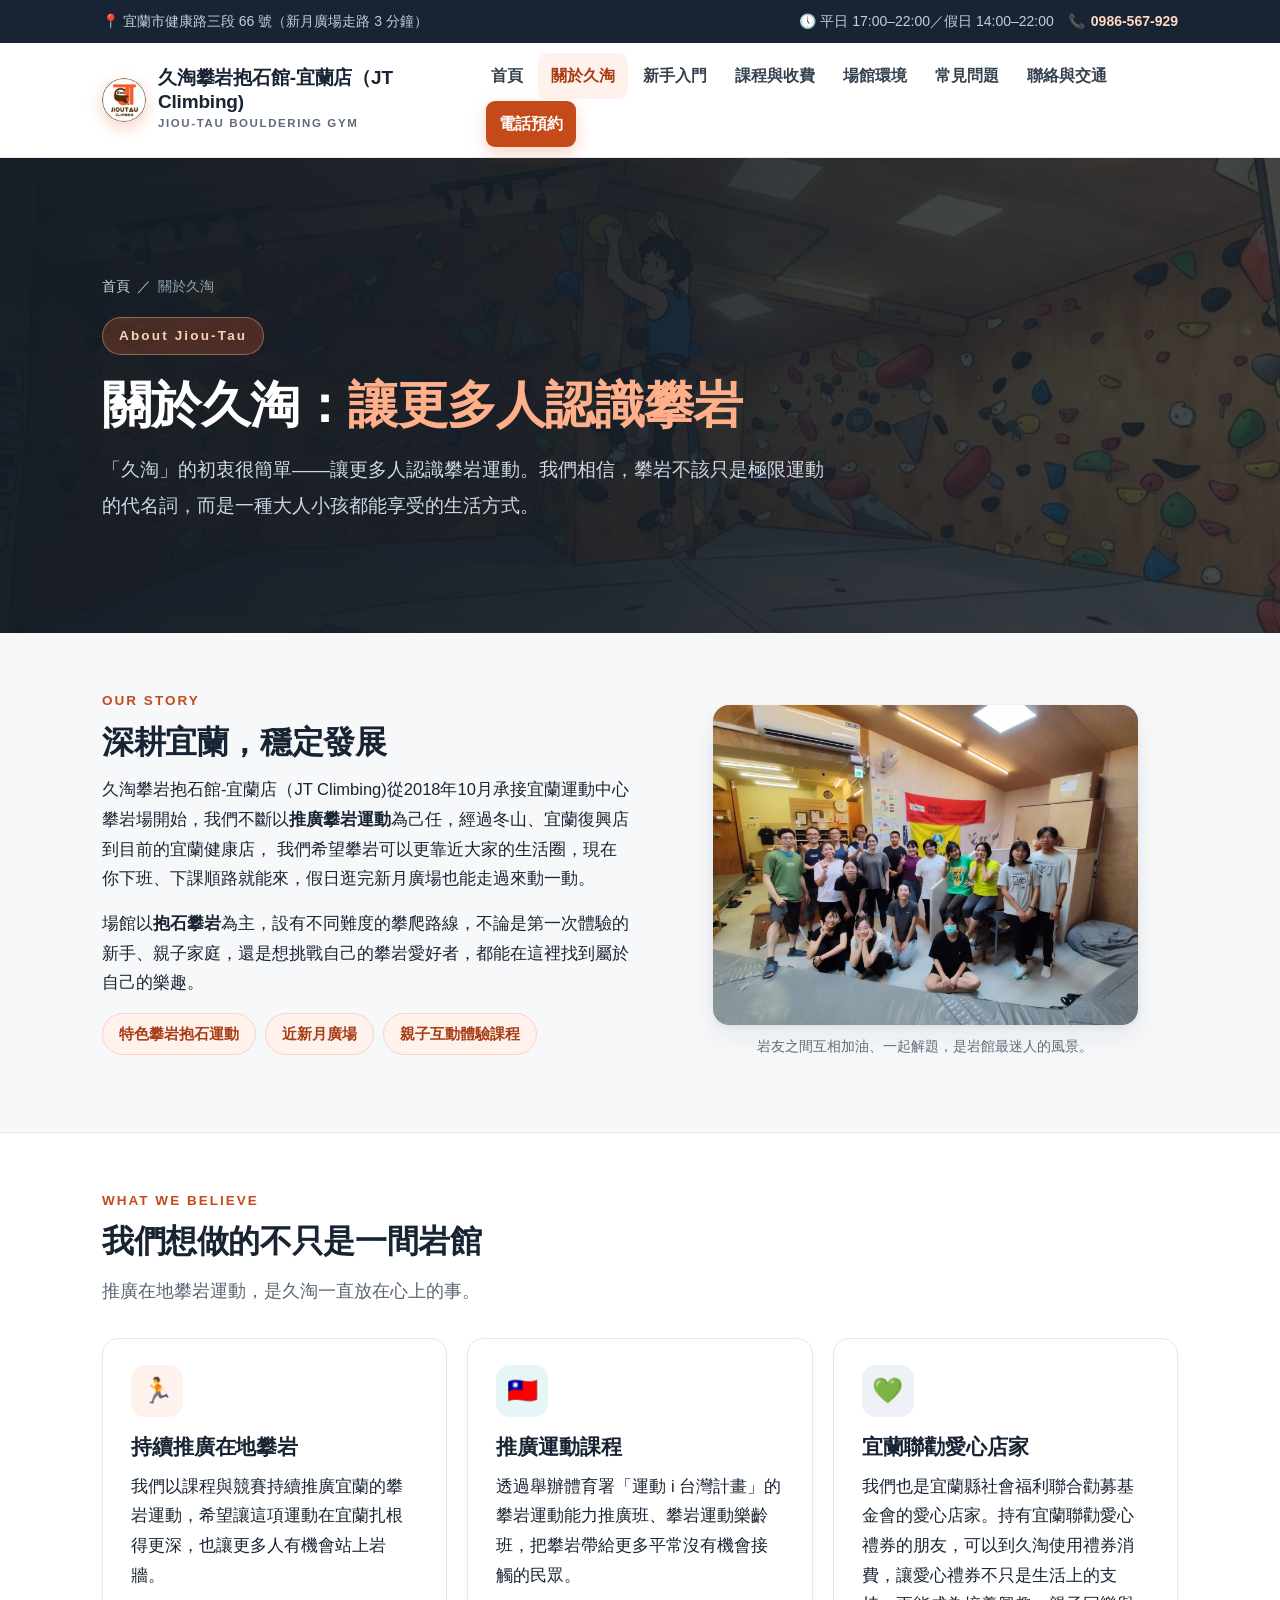
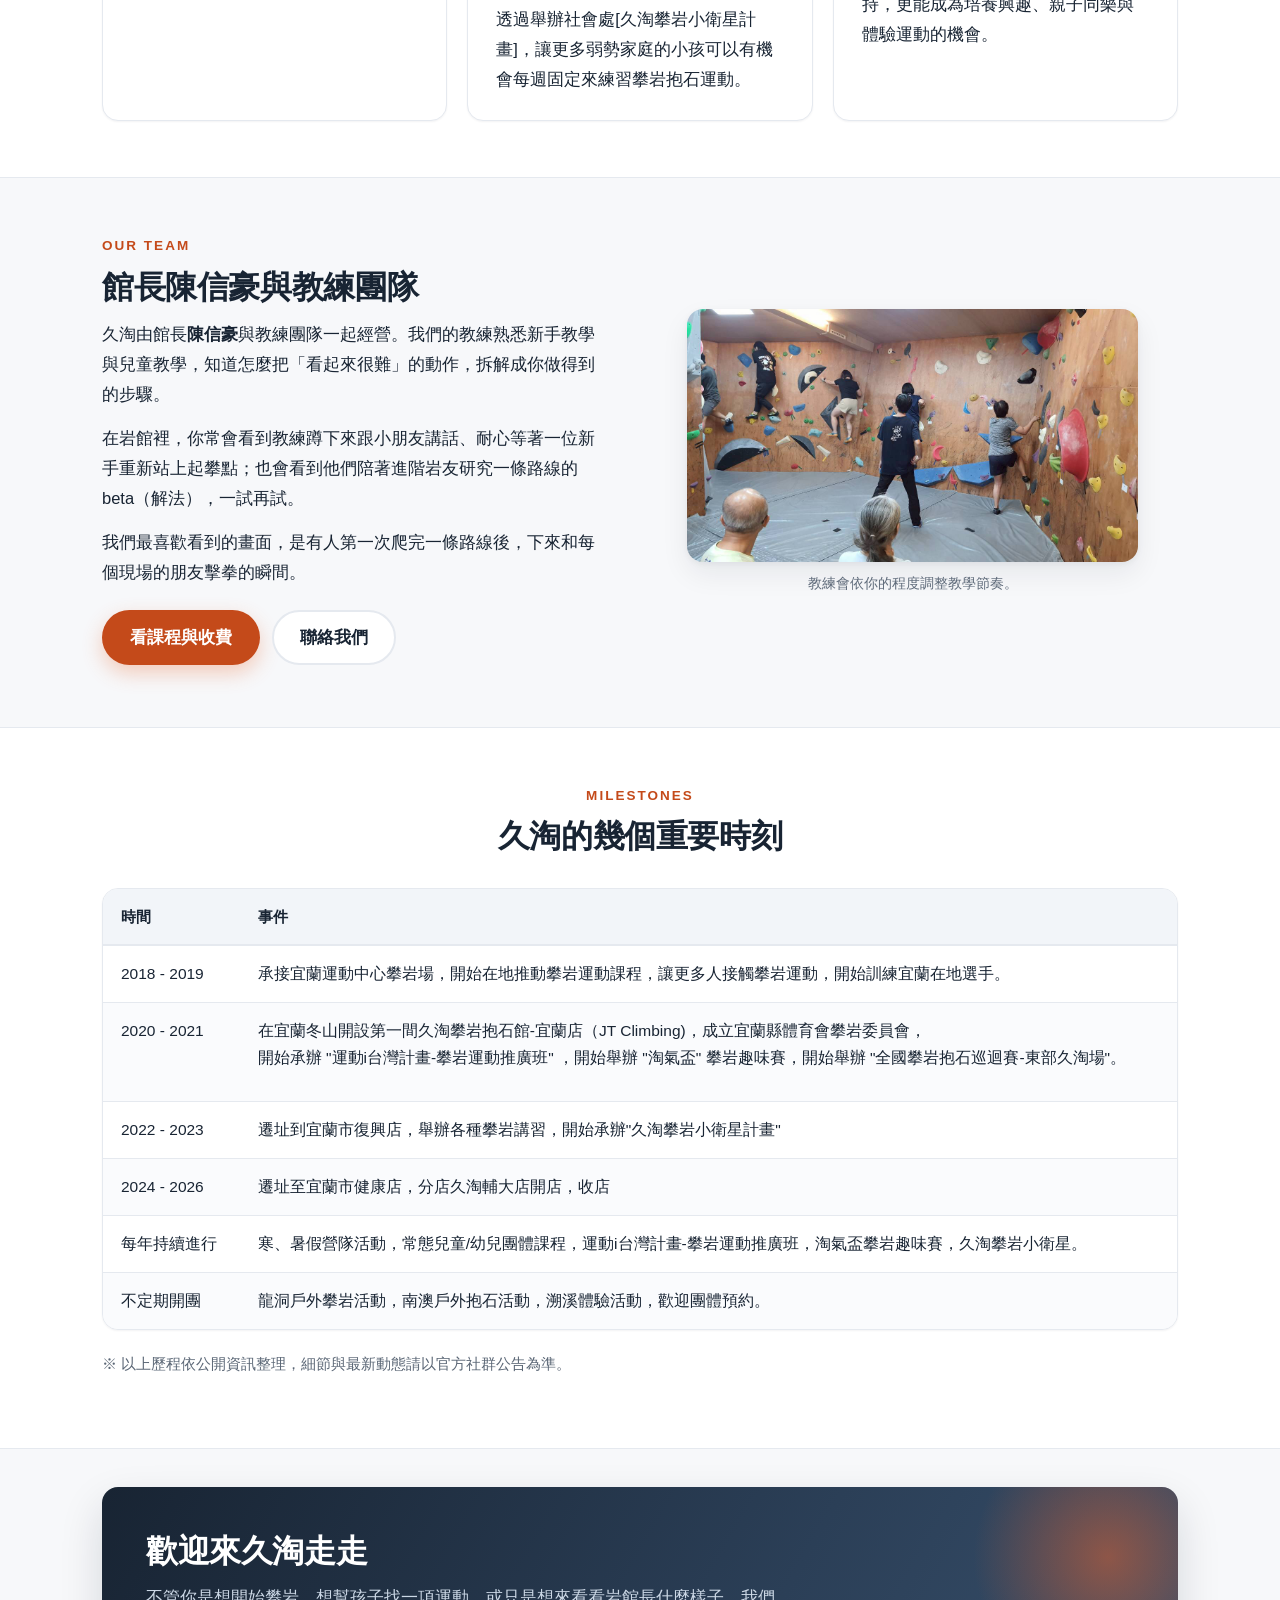
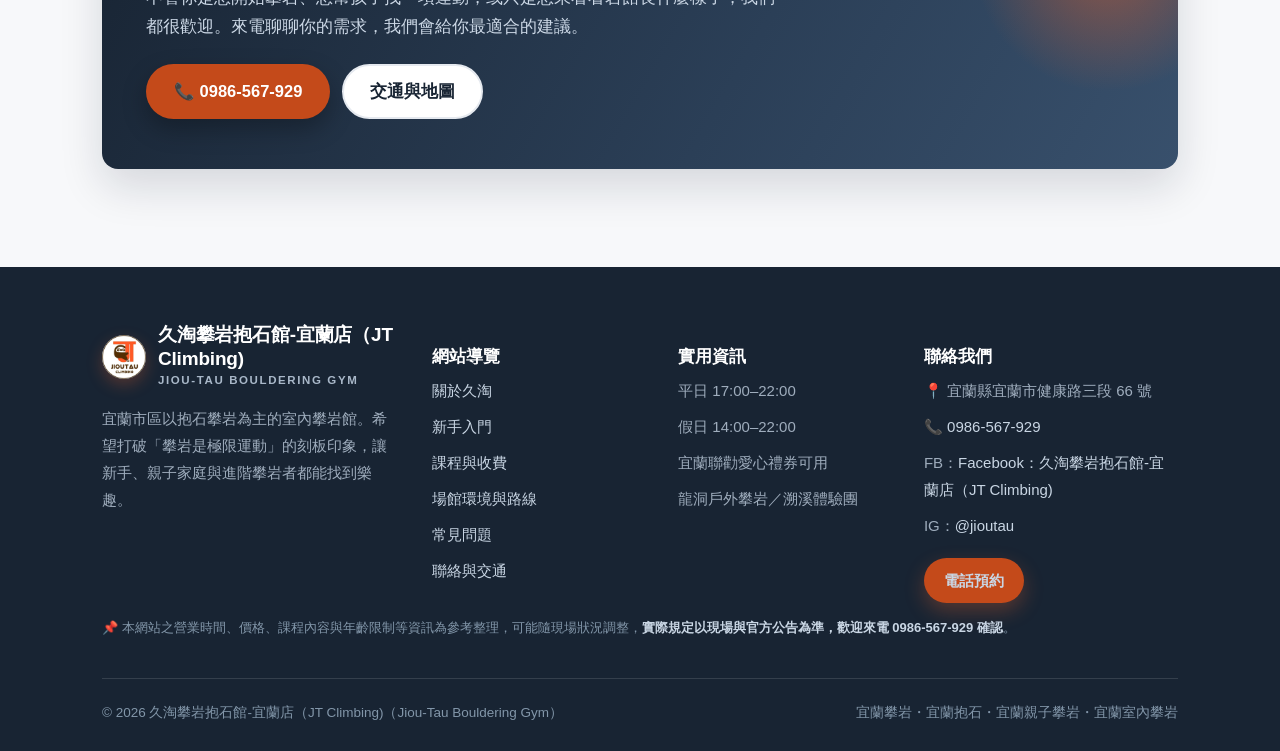
==== about.html @ 6f44e4ce "seo: 修復對比度/標題層級、補齊 OG 與 Twitter 卡、新增 favicon.ico 與 contact 結構化資料" ====
<!DOCTYPE html>
<html lang="zh-Hant">
<head>
<meta charset="UTF-8">
<meta name="viewport" content="width=device-width, initial-scale=1.0">
<meta name="theme-color" content="#182433">
<title>關於久淘攀岩抱石館-宜蘭店（JT Climbing)｜從冬山到宜蘭市，讓更多人認識攀岩｜宜蘭抱石攀岩</title>
<meta name="description" content="久淘攀岩抱石館-宜蘭店（JT Climbing)的品牌故事：2022 年 7 月從冬山遷到宜蘭市，館長陳信豪與團隊持續以課程與競賽推廣在地攀岩運動，曾參與體育署「運動 i 台灣計畫」推廣班，並為宜蘭聯勸愛心店家。">
<meta name="keywords" content="久淘攀岩抱石館-宜蘭店（JT Climbing),宜蘭攀岩館,宜蘭抱石,陳信豪,運動 i 台灣,宜蘭聯勸愛心店家">
<meta name="robots" content="index,follow,max-image-preview:large">
<link rel="canonical" href="https://jioutau.com/about.html">
<meta property="og:type" content="website">
<meta property="og:locale" content="zh_TW">
<meta property="og:site_name" content="久淘攀岩抱石館-宜蘭店（JT Climbing)">
<meta property="og:title" content="關於久淘攀岩抱石館-宜蘭店（JT Climbing)｜從冬山到宜蘭市，讓更多人認識攀岩">
<meta property="og:description" content="館長陳信豪與團隊持續以課程與競賽推廣宜蘭在地攀岩運動，曾參與體育署「運動 i 台灣計畫」推廣班。">
<meta property="og:url" content="https://jioutau.com/about.html">
<meta property="og:image" content="https://jioutau.com/images/wall.jpg">
<meta property="og:image:width" content="1168">
<meta property="og:image:height" content="880">
<meta property="og:image:alt" content="久淘攀岩抱石館-宜蘭店（JT Climbing）場館照片">
<meta name="twitter:image" content="https://jioutau.com/images/wall.jpg">
<meta name="twitter:image:alt" content="久淘攀岩抱石館-宜蘭店（JT Climbing）場館照片">
<meta name="twitter:card" content="summary_large_image">
<meta name="twitter:title" content="關於久淘攀岩抱石館-宜蘭店（JT Climbing)｜從冬山到宜蘭市，讓更多人認識攀岩">
<meta name="twitter:description" content="館長陳信豪與團隊持續以課程與競賽推廣宜蘭在地攀岩運動，曾參與體育署「運動 i 台灣計畫」推廣班。">
<meta name="twitter:url" content="https://jioutau.com/about.html">
<link rel="icon" href="/favicon.ico" sizes="any">
<link rel="icon" type="image/png" href="images/favicon.png">
<link rel="apple-touch-icon" href="images/favicon.png">
<link rel="stylesheet" href="styles.css">
</head>
<body>
<a class="skip" href="#main">跳至主要內容</a>

<div class="topbar">
  <div class="wrap">
    <span>📍 宜蘭市健康路三段 66 號（新月廣場走路 3 分鐘）</span>
    <span>🕔 平日 17:00–22:00／假日 14:00–22:00　📞 <a href="tel:+886986567929">0986-567-929</a></span>
  </div>
</div>

<header class="site-header">
  <div class="wrap">
    <a class="brand" href="index.html">
      <img class="brand-mark" src="images/logo.jpg" alt="久淘攀岩抱石館-宜蘭店（JT Climbing) LOGO" width="44" height="44">
      <span class="brand-txt">
        <strong>久淘攀岩抱石館-宜蘭店（JT Climbing)</strong>
        <small>Jiou-Tau Bouldering Gym</small>
      </span>
    </a>
    <button class="menu-toggle" id="menuToggle" aria-expanded="false" aria-controls="siteNav">選單 ☰</button>
    <nav class="nav" id="siteNav" aria-label="主選單">
      <a href="index.html">首頁</a>
      <a href="about.html" aria-current="page">關於久淘</a>
      <a href="beginner.html">新手入門</a>
      <a href="courses.html">課程與收費</a>
      <a href="gym.html">場館環境</a>
      <a href="faq.html">常見問題</a>
      <a href="contact.html">聯絡與交通</a>
      <a class="nav-cta" href="tel:+886986567929">電話預約</a>
    </nav>
  </div>
</header>

<section class="hero hero-page" style="position:relative">
  <img class="hero-img" src="images/wall.jpg" alt="久淘攀岩抱石館-宜蘭店（JT Climbing)挑高的木質抱石岩牆，牆面佈滿彩色岩點，一旁落地窗引入自然光" width="1168" height="880">
  <div class="hero-inner">
    <div class="wrap">
      <nav class="crumbs" aria-label="麵包屑" style="padding-top:0;color:#93a3b5">
        <a href="index.html" style="color:#c9d6e4">首頁</a><span>／</span>關於久淘
      </nav>
      <span class="hero-eyebrow" style="margin-top:18px">About Jiou-Tau</span>
      <h1>關於久淘：<em>讓更多人認識攀岩</em></h1>
      <p class="lead">「久淘」的初衷很簡單——讓更多人認識攀岩運動。我們相信，攀岩不該只是極限運動的代名詞，而是一種大人小孩都能享受的生活方式。</p>
    </div>
  </div>
</section>

<main id="main">

  <section>
    <div class="wrap">
      <div class="split">
        <div>
          <p class="sec-kicker">Our Story</p>
          <h2>深耕宜蘭，穩定發展</h2>
          <p>久淘攀岩抱石館-宜蘭店（JT Climbing)從2018年10月承接宜蘭運動中心攀岩場開始，我們不斷以<strong>推廣攀岩運動</strong>為己任，經過冬山、宜蘭復興店到目前的宜蘭健康店，
          我們希望攀岩可以更靠近大家的生活圈，現在你下班、下課順路就能來，假日逛完新月廣場也能走過來動一動。</p>

          <p>場館以<strong>抱石攀岩</strong>為主，設有不同難度的攀爬路線，不論是第一次體驗的新手、親子家庭，還是想挑戰自己的攀岩愛好者，都能在這裡找到屬於自己的樂趣。</p>
          <div class="pill-row">
            <span class="pill hot">特色攀岩抱石運動</span>
            <span class="pill hot">近新月廣場</span>
            <span class="pill hot">親子互動體驗課程</span>
          </div>
        </div>
        <figure class="split-media">
          <img src="images/community.jpg" alt="久淘攀岩抱石館-宜蘭店（JT Climbing)的學員與工作人員團體合照，氣氛熱絡" width="1476" height="1109" loading="lazy">
          <figcaption>岩友之間互相加油、一起解題，是岩館最迷人的風景。</figcaption>
        </figure>
      </div>
    </div>
  </section>

  <section class="alt">
    <div class="wrap">
      <div class="sec-head">
        <p class="sec-kicker">What We Believe</p>
        <h2>我們想做的不只是一間岩館</h2>
        <p class="lead">推廣在地攀岩運動，是久淘一直放在心上的事。</p>
      </div>
      <div class="grid g3">
        <div class="card">
          <div class="card-ico" aria-hidden="true">🏃</div>
          <h3>持續推廣在地攀岩</h3>
          <p>我們以課程與競賽持續推廣宜蘭的攀岩運動，希望讓這項運動在宜蘭扎根得更深，也讓更多人有機會站上岩牆。</p>
        </div>
        <div class="card">
          <div class="card-ico teal" aria-hidden="true">🇹🇼</div>
          <h3>推廣運動課程</h3>
          <p>透過舉辦體育署「運動 i 台灣計畫」的攀岩運動能力推廣班、攀岩運動樂齡班，把攀岩帶給更多平常沒有機會接觸的民眾。</p>
          <p>透過舉辦社會處[久淘攀岩小衛星計畫]，讓更多弱勢家庭的小孩可以有機會每週固定來練習攀岩抱石運動。</p>
        </div>
        <div class="card">
          <div class="card-ico navy" aria-hidden="true">💚</div>
          <h3>宜蘭聯勸愛心店家</h3>
          <p>我們也是宜蘭縣社會福利聯合勸募基金會的愛心店家。持有宜蘭聯勸愛心禮券的朋友，可以到久淘使用禮券消費，讓愛心禮券不只是生活上的支持，更能成為培養興趣、親子同樂與體驗運動的機會。</p>
        </div>
      
      </div>
    </div>
  </section>

  <section>
    <div class="wrap">
      <div class="split rev">
        <div>
          <p class="sec-kicker">Our Team</p>
          <h2>館長陳信豪與教練團隊</h2>
          <p>久淘由館長<strong>陳信豪</strong>與教練團隊一起經營。我們的教練熟悉新手教學與兒童教學，知道怎麼把「看起來很難」的動作，拆解成你做得到的步驟。</p>
          <p>在岩館裡，你常會看到教練蹲下來跟小朋友講話、耐心等著一位新手重新站上起攀點；也會看到他們陪著進階岩友研究一條路線的 beta（解法），一試再試。</p>
          <p>我們最喜歡看到的畫面，是有人第一次爬完一條路線後，下來和每個現場的朋友擊拳的瞬間。</p>
          <div class="btn-row">
            <a class="btn btn-primary" href="courses.html">看課程與收費</a>
            <a class="btn btn-ghost" href="contact.html">聯絡我們</a>
          </div>
        </div>
        <figure class="split-media">
          <img src="images/coach.jpg" alt="攀岩者在木質抱石牆上練習，同伴在場邊觀看與交流" width="1280" height="720" loading="lazy">
          <figcaption>教練會依你的程度調整教學節奏。</figcaption>
        </figure>
      </div>
    </div>
  </section>

  <section class="alt">
    <div class="wrap">
      <div class="sec-head center">
        <p class="sec-kicker">Milestones</p>
        <h2>久淘的幾個重要時刻</h2>
      </div>
      <div class="table-scroll">
        <table>
          <caption class="skip">久淘攀岩抱石館-宜蘭店（JT Climbing)重要歷程</caption>
          <thead>
            <tr><th scope="col">時間</th><th scope="col">事件</th></tr>
          </thead>
          <tbody>
            <tr><td>2018 - 2019</td><td>承接宜蘭運動中心攀岩場，開始在地推動攀岩運動課程，讓更多人接觸攀岩運動，開始訓練宜蘭在地選手。</td></tr>
            <tr><td>2020 - 2021</td><td>在宜蘭冬山開設第一間久淘攀岩抱石館-宜蘭店（JT Climbing)，成立宜蘭縣體育會攀岩委員會，
                                     <p>開始承辦 "運動i台灣計畫-攀岩運動推廣班" ，開始舉辦 "淘氣盃" 攀岩趣味賽，開始舉辦 "全國攀岩抱石巡迴賽-東部久淘場"。</p></td></tr>
            <tr><td>2022 - 2023</td><td>遷址到宜蘭市復興店，舉辦各種攀岩講習，開始承辦"久淘攀岩小衛星計畫"</td></tr>
            <tr><td>2024 - 2026</td><td>遷址至宜蘭市健康店，分店久淘輔大店開店，收店</td> </tr>
 
            <tr><td>每年持續進行</td><td>寒、暑假營隊活動，常態兒童/幼兒團體課程，運動i台灣計畫-攀岩運動推廣班，淘氣盃攀岩趣味賽，久淘攀岩小衛星。</td></tr>
            <tr><td>不定期開團</td><td>龍洞戶外攀岩活動，南澳戶外抱石活動，溯溪體驗活動，歡迎團體預約。</td></tr>
          </tbody>
        </table>
      </div>
      <p class="muted">※ 以上歷程依公開資訊整理，細節與最新動態請以官方社群公告為準。</p>
    </div>
  </section>

  <section class="tight">
    <div class="wrap">
      <div class="cta">
        <div class="cta-inner">
          <h2>歡迎來久淘走走</h2>
          <p>不管你是想開始攀岩、想幫孩子找一項運動，或只是想來看看岩館長什麼樣子，我們都很歡迎。來電聊聊你的需求，我們會給你最適合的建議。</p>
          <div class="btn-row">
            <a class="btn btn-primary" href="tel:+886986567929">📞 0986-567-929</a>
            <a class="btn btn-ghost" href="contact.html">交通與地圖</a>
          </div>
        </div>
      </div>
    </div>
  </section>

</main>

<footer class="site-footer">
  <div class="wrap">
    <div class="foot-grid">
      <div>
        <a class="brand" href="index.html" style="margin-bottom:14px">
          <img class="brand-mark" src="images/logo.jpg" alt="久淘攀岩抱石館-宜蘭店（JT Climbing) LOGO" width="44" height="44">
          <span class="brand-txt">
            <strong>久淘攀岩抱石館-宜蘭店（JT Climbing)</strong>
            <small>Jiou-Tau Bouldering Gym</small>
          </span>
        </a>
        <p style="font-size:15px">宜蘭市區以抱石攀岩為主的室內攀岩館。希望打破「攀岩是極限運動」的刻板印象，讓新手、親子家庭與進階攀岩者都能找到樂趣。</p>
      </div>
      <div>
        <h3>網站導覽</h3>
        <ul>
          <li><a href="about.html">關於久淘</a></li>
          <li><a href="beginner.html">新手入門</a></li>
          <li><a href="courses.html">課程與收費</a></li>
          <li><a href="gym.html">場館環境與路線</a></li>
          <li><a href="faq.html">常見問題</a></li>
          <li><a href="contact.html">聯絡與交通</a></li>
        </ul>
      </div>
      <div>
        <h3>實用資訊</h3>
        <ul>
          <li>平日 17:00–22:00</li>
          <li>假日 14:00–22:00</li>
          <li>宜蘭聯勸愛心禮券可用</li>
          <li>龍洞戶外攀岩／溯溪體驗團</li>
        </ul>
      </div>
      <div>
        <h3>聯絡我們</h3>
        <ul>
          <li>📍 宜蘭縣宜蘭市健康路三段 66 號</li>
          <li>📞 <a href="tel:+886986567929">0986-567-929</a></li>
          <li>FB：<a href="https://www.facebook.com/jioutau.yilan" target="_blank" rel="noopener noreferrer">Facebook：久淘攀岩抱石館-宜蘭店（JT Climbing)</a></li>
          <li>IG：<a href="https://www.instagram.com/jioutau/" target="_blank" rel="noopener noreferrer">@jioutau</a></li>
        </ul>
        <a class="btn btn-primary btn-sm" href="tel:+886986567929" style="margin-top:10px">電話預約</a>
      </div>
    </div>
    <p class="foot-note">📌 本網站之營業時間、價格、課程內容與年齡限制等資訊為參考整理，可能隨現場狀況調整，<strong style="color:#c9d6e4">實際規定以現場與官方公告為準，歡迎來電 0986-567-929 確認</strong>。</p>
    <div class="foot-bottom">
      <span>© 2026 久淘攀岩抱石館-宜蘭店（JT Climbing)（Jiou-Tau Bouldering Gym）</span>
      <span>宜蘭攀岩・宜蘭抱石・宜蘭親子攀岩・宜蘭室內攀岩</span>
    </div>
  </div>
</footer>

<div class="mobile-bar">
  <a class="m-call" href="tel:+886986567929">📞 電話預約</a>
  <a class="m-line" href="courses.html">課程資訊</a>
  <a class="m-map" href="https://www.google.com/maps/search/?api=1&amp;query=%E5%AE%9C%E8%98%AD%E5%B8%82%E5%81%A5%E5%BA%B7%E8%B7%AF%E4%B8%89%E6%AE%B566%E8%99%9F" rel="noopener">🧭 導航</a>
</div>
<button class="to-top" id="toTop" aria-label="回到頁面頂端">↑</button>

<script>
(function(){
  var t=document.getElementById('menuToggle'),n=document.getElementById('siteNav');
  if(t&&n){t.addEventListener('click',function(){var o=n.classList.toggle('is-open');t.setAttribute('aria-expanded',o?'true':'false');});}
  var b=document.getElementById('toTop');
  if(b){
    window.addEventListener('scroll',function(){b.classList.toggle('show',window.scrollY>500);},{passive:true});
    b.addEventListener('click',function(){window.scrollTo({top:0,behavior:'smooth'});});
  }
})();
</script>
</body>
</html>
---- styles.css ----
/* ==========================================================================
   久淘攀岩抱石館-宜蘭店（JT Climbing) Jiou-Tau Bouldering Gym｜官方網站樣式表
   設計系統：暖橘（岩點）× 岩灰 × 深藍（夜空岩壁）
   ========================================================================== */

:root{
  /* 主色：暖橘 */
  --brand:#c44a1a;
  --brand-dark:#a83c14;
  --brand-soft:#fff2ec;
  /* 深藍：夜空岩壁 */
  --navy:#182433;
  --navy-2:#243447;
  /* 岩灰 */
  --grey:#5a6675;
  --grey-soft:#5f6b7a;
  --line:#e5e9ef;
  --bg:#f7f8fa;
  --card:#ffffff;
  /* 輔色 */
  --teal:#0f8a8a;
  --amber:#b7791f;
  --radius:16px;
  --radius-sm:10px;
  --shadow-sm:0 1px 2px rgba(16,24,40,.05);
  --shadow:0 2px 6px rgba(16,24,40,.05),0 12px 28px rgba(16,24,40,.07);
  --shadow-lg:0 18px 44px rgba(16,24,40,.14);
  --maxw:1120px;
}

*{box-sizing:border-box}
html{scroll-behavior:smooth}
body{
  margin:0;
  background:var(--bg);
  color:var(--navy);
  font-family:"Noto Sans TC","PingFang TC","Microsoft JhengHei",-apple-system,BlinkMacSystemFont,"Segoe UI",Roboto,sans-serif;
  font-size:16.5px;
  line-height:1.8;
  -webkit-font-smoothing:antialiased;
  text-rendering:optimizeLegibility;
}
img{max-width:100%;display:block;height:auto}
a{color:var(--brand-dark);text-decoration:none}
a:hover{text-decoration:underline}
.wrap{max-width:var(--maxw);margin:0 auto;padding:0 22px}
.skip{position:absolute;left:-9999px}

/* ---------- 無障礙焦點 ---------- */
a:focus-visible,button:focus-visible,summary:focus-visible{outline:3px solid #ffb08a;outline-offset:3px;border-radius:6px}

/* ==========================================================================
   頁首導覽
   ========================================================================== */
.topbar{
  background:var(--navy);
  color:#c3ceda;
  font-size:14px;
  padding:9px 0;
}
.topbar .wrap{display:flex;flex-wrap:wrap;gap:8px 20px;align-items:center;justify-content:space-between}
.topbar span{display:inline-flex;align-items:center;gap:6px}
.topbar a{color:#ffd9c6;font-weight:600}
.topbar a:hover{color:#fff}

.site-header{
  background:#fff;
  border-bottom:1px solid var(--line);
  box-shadow:var(--shadow-sm);
  position:sticky;top:0;z-index:60;
}
.site-header .wrap{
  display:flex;align-items:center;justify-content:space-between;gap:16px;
  min-height:76px;padding-top:10px;padding-bottom:10px;
}
.brand{display:flex;align-items:center;gap:12px;text-decoration:none}
.brand:hover{text-decoration:none}
.brand-mark{
  flex:0 0 auto;width:44px;height:44px;border-radius:50%;
  display:block;object-fit:cover;
  box-shadow:0 6px 16px rgba(232,98,44,.28);
}
.brand-txt strong{display:block;font-size:19px;font-weight:800;color:var(--navy);line-height:1.25;letter-spacing:-.01em}
.brand-txt small{display:block;font-size:11.5px;color:var(--grey-soft);letter-spacing:.14em;text-transform:uppercase;font-weight:600}

.nav{display:flex;align-items:center;gap:2px;flex-wrap:wrap}
.nav a{
  padding:9px 13px;border-radius:9px;font-size:15.5px;font-weight:600;color:#33414f;
  white-space:nowrap;
}
.nav a:hover{background:var(--brand-soft);color:var(--brand-dark);text-decoration:none}
.nav a[aria-current="page"]{background:var(--brand-soft);color:var(--brand-dark)}
.nav .nav-cta{
  margin-left:8px;background:var(--brand);color:#fff;
  box-shadow:0 6px 16px rgba(232,98,44,.28);
}
.nav .nav-cta:hover{background:var(--brand-dark);color:#fff}

.menu-toggle{
  display:none;background:#fff;border:1px solid var(--line);border-radius:10px;
  padding:9px 13px;font-size:15px;font-weight:700;color:var(--navy);cursor:pointer;
}

@media(max-width:900px){
  .menu-toggle{display:inline-flex;align-items:center;gap:7px}
  .nav{
    display:none;position:absolute;left:0;right:0;top:100%;
    background:#fff;border-bottom:1px solid var(--line);
    box-shadow:var(--shadow);flex-direction:column;align-items:stretch;
    padding:12px 18px 20px;gap:4px;
  }
  .nav.is-open{display:flex}
  .nav a{padding:12px 14px;font-size:16.5px}
  .nav .nav-cta{margin-left:0;text-align:center;margin-top:8px}
  .site-header{position:relative}
}

/* ==========================================================================
   按鈕
   ========================================================================== */
.btn{
  display:inline-flex;align-items:center;justify-content:center;gap:9px;
  padding:14px 26px;border-radius:999px;font-weight:750;font-size:16.5px;
  border:2px solid transparent;cursor:pointer;transition:transform .12s ease,box-shadow .18s ease,background .18s ease;
  text-decoration:none;line-height:1.4;
}
.btn:hover{text-decoration:none;transform:translateY(-1px)}
.btn-primary{background:var(--brand);color:#fff;box-shadow:0 8px 20px rgba(232,98,44,.3)}
.btn-primary:hover{background:var(--brand-dark);color:#fff;box-shadow:0 12px 26px rgba(232,98,44,.36)}
.btn-navy{background:var(--navy);color:#fff}
.btn-navy:hover{background:#0f1a26;color:#fff}
.btn-ghost{background:#fff;color:var(--navy);border-color:var(--line)}
.btn-ghost:hover{border-color:var(--brand);color:var(--brand-dark)}
.btn-line{background:#fff;color:#0f7a3f;border-color:#bfe6cf}
.btn-line:hover{background:#f2fbf6;border-color:#0f7a3f}
.btn-row{display:flex;flex-wrap:wrap;gap:12px;margin:22px 0 6px}
.btn-sm{padding:10px 18px;font-size:15px}
.btn-block{width:100%}

/* ==========================================================================
   英雄區塊
   ========================================================================== */
.hero{
  position:relative;overflow:hidden;background:var(--navy);color:#fff;
}
.hero-img{
  position:absolute;inset:0;width:100%;height:100%;object-fit:cover;
  opacity:.5;
}
.hero::after{
  content:"";position:absolute;inset:0;
  background:linear-gradient(100deg,rgba(18,26,36,.94) 0%,rgba(18,26,36,.78) 45%,rgba(18,26,36,.42) 100%);
}
.hero-inner{position:relative;z-index:2;padding:74px 0 66px}
.hero-page .hero-inner{padding:60px 0 54px}
.hero-eyebrow{
  display:inline-block;font-size:13.5px;letter-spacing:.16em;font-weight:800;
  color:#ffd0b6;background:rgba(232,98,44,.24);border:1px solid rgba(255,178,146,.42);
  padding:6px 16px;border-radius:999px;margin-bottom:20px;
}
.hero h1{
  margin:0 0 16px;font-weight:900;letter-spacing:-.015em;line-height:1.22;
  font-size:clamp(29px,4.6vw,50px);
}
.hero h1 em{font-style:normal;color:#ffb08a}
.hero .lead{
  margin:0;font-size:clamp(16px,1.9vw,19px);color:#ccd8e6;max-width:730px;line-height:1.85;
}
.hero-chips{display:flex;flex-wrap:wrap;gap:10px;margin-top:26px}
.hero-chips span{
  background:rgba(255,255,255,.1);border:1px solid rgba(255,255,255,.17);
  padding:7px 15px;border-radius:999px;font-size:14px;color:#e8eef6;
}
.hero-chips b{color:#fff;font-weight:700}

/* ---------- 資訊速覽條 ---------- */
.quickbar{
  background:#fff;border-bottom:1px solid var(--line);
  box-shadow:0 2px 10px rgba(16,24,40,.04);
}
.quickbar .wrap{
  display:grid;grid-template-columns:repeat(4,1fr);gap:0;
}
.quickbar div{
  padding:20px 22px;border-right:1px solid var(--line);
}
.quickbar div:last-child{border-right:none}
.quickbar .k{font-size:12.5px;color:var(--grey-soft);font-weight:700;letter-spacing:.08em;text-transform:uppercase}
.quickbar .v{font-size:17px;font-weight:800;color:var(--navy);margin-top:3px;line-height:1.55}
.quickbar .v small{display:block;font-size:13.5px;font-weight:600;color:var(--grey)}
.quickbar .v.social-lines{font-size:14.5px;font-weight:700;line-height:1.5}
.quickbar .v.social-lines a{display:block;overflow-wrap:anywhere;word-break:break-word}
.quickbar .v.social-lines a+a{margin-top:6px}
.quickbar .v.social-lines a b{color:var(--brand-dark);font-weight:800}
.quickbar .v.social-lines small{margin-top:6px}
@media(max-width:860px){
  .quickbar .wrap{grid-template-columns:repeat(2,1fr)}
  .quickbar div:nth-child(2n){border-right:none}
  .quickbar div:nth-child(-n+2){border-bottom:1px solid var(--line)}
}
@media(max-width:520px){
  .quickbar .wrap{grid-template-columns:1fr}
  .quickbar div{border-right:none;border-bottom:1px solid var(--line)}
  .quickbar div:last-child{border-bottom:none}
}

/* ==========================================================================
   版面與文字
   ========================================================================== */
main{padding:0 0 40px}
section{padding:56px 0;scroll-margin-top:96px}
section.tight{padding:38px 0}
section.alt{background:#fff;border-top:1px solid var(--line);border-bottom:1px solid var(--line)}
section.navy{background:var(--navy);color:#dbe4ee}
section.navy h2,section.navy h3{color:#fff}

.sec-head{margin-bottom:30px;max-width:800px}
.sec-kicker{
  font-size:13.5px;font-weight:800;letter-spacing:.15em;color:var(--brand);text-transform:uppercase;
  margin:0 0 8px;
}
h1{font-size:clamp(27px,4vw,40px);font-weight:900;letter-spacing:-.015em;line-height:1.25;margin:0 0 14px}
h2{font-size:clamp(23px,3vw,32px);font-weight:850;letter-spacing:-.012em;line-height:1.3;margin:0 0 12px}
h3{font-size:20.5px;font-weight:800;margin:32px 0 10px;letter-spacing:-.005em;line-height:1.4}
h4{font-size:17px;font-weight:750;margin:22px 0 8px}
p{margin:0 0 15px}
ul,ol{margin:0 0 16px;padding-left:23px}
li{margin-bottom:8px}
strong{font-weight:800;color:var(--navy)}
.lead{font-size:18px;color:var(--grey);line-height:1.85}
.muted{color:var(--grey);font-size:15px}
.center{text-align:center}
.sec-head.center{margin-left:auto;margin-right:auto}
.divider{height:1px;background:var(--line);margin:34px 0;border:0}

/* ==========================================================================
   卡片與格線
   ========================================================================== */
.grid{display:grid;gap:20px}
.g2{grid-template-columns:repeat(2,1fr)}
.g3{grid-template-columns:repeat(3,1fr)}
.g4{grid-template-columns:repeat(4,1fr)}
@media(max-width:940px){.g3,.g4{grid-template-columns:repeat(2,1fr)}}
@media(max-width:700px){.g2,.g3,.g4{grid-template-columns:1fr}}

.card{
  background:var(--card);border:1px solid var(--line);border-radius:var(--radius);
  padding:26px 28px;box-shadow:var(--shadow-sm);
}
.card.pad-lg{padding:32px 34px}
.card h3{margin-top:0}
.card h3:first-child{margin-top:0}
.card p:last-child{margin-bottom:0}
.card-hover{transition:transform .16s ease,box-shadow .18s ease}
.card-hover:hover{transform:translateY(-3px);box-shadow:var(--shadow)}

.card-ico{
  width:52px;height:52px;border-radius:14px;display:grid;place-items:center;
  font-size:25px;margin-bottom:16px;background:var(--brand-soft);
}
.card-ico.teal{background:#e6f5f5}
.card-ico.navy{background:#eef2f7}

.num-card{position:relative;padding-top:30px}
.num-card .n{
  position:absolute;top:-16px;left:26px;width:40px;height:40px;border-radius:12px;
  background:var(--brand);color:#fff;display:grid;place-items:center;font-weight:900;font-size:17px;
  box-shadow:0 8px 18px rgba(232,98,44,.3);
}

/* ---------- 圖片卡 ---------- */
.pic-card{
  background:#fff;border:1px solid var(--line);border-radius:var(--radius);
  overflow:hidden;box-shadow:var(--shadow-sm);
}
.pic-card img{width:100%;aspect-ratio:16/10;object-fit:cover}
.pic-card .body{padding:20px 24px 24px}
.pic-card .body h3{margin-top:0;font-size:18.5px}
.pic-card .body p{margin-bottom:0;font-size:15.5px;color:var(--grey)}

/* ---------- 分欄圖文 ---------- */
.split{display:grid;grid-template-columns:1.05fr 1fr;gap:40px;align-items:center}
.split.rev{grid-template-columns:1fr 1.05fr}
.split.rev .split-media{order:2}
@media(max-width:860px){
  .split,.split.rev{grid-template-columns:1fr;gap:26px}
  .split.rev .split-media{order:0}
}
.split-media img{border-radius:var(--radius);box-shadow:var(--shadow);width:100%;object-fit:cover}
.split-media figcaption{font-size:13.5px;color:var(--grey-soft);margin-top:10px;text-align:center}

/* ==========================================================================
   清單、標籤、提示框
   ========================================================================== */
.checklist{list-style:none;padding-left:0;margin:0 0 18px}
.checklist li{position:relative;padding-left:32px;margin-bottom:10px}
.checklist li::before{
  content:"✓";position:absolute;left:0;top:1px;width:21px;height:21px;border-radius:50%;
  background:#e8f6ee;color:#1e7d4f;font-size:13px;font-weight:900;display:grid;place-items:center;
}
.crosslist{list-style:none;padding-left:0;margin:0 0 18px}
.crosslist li{position:relative;padding-left:32px;margin-bottom:10px}
.crosslist li::before{
  content:"✕";position:absolute;left:0;top:1px;width:21px;height:21px;border-radius:50%;
  background:#fdecea;color:#c0392b;font-size:12px;font-weight:900;display:grid;place-items:center;
}

.badge{
  display:inline-block;padding:4px 12px;border-radius:999px;font-size:13px;font-weight:750;
  background:#eef1f5;color:#5a6675;white-space:nowrap;
}
.badge.brand{background:var(--brand-soft);color:var(--brand-dark)}
.badge.teal{background:#e6f5f5;color:#0b6b6b}
.badge.amber{background:#fdf6e3;color:#8a5a12}
.badge.green{background:#e8f6ee;color:#1e7d4f}
.badge.navy{background:#eef2f7;color:#41546b}

.callout{
  display:flex;gap:15px;align-items:flex-start;
  border-radius:var(--radius);padding:20px 24px;margin:22px 0;border:1px solid;
}
.callout .ico{font-size:21px;line-height:1.5;flex:0 0 auto}
.callout p:last-child{margin-bottom:0}
.callout strong{display:block;margin-bottom:3px}
.c-tip{background:var(--brand-soft);border-color:#f8d3c0}
.c-info{background:#e9f6f6;border-color:#bfe3e3}
.c-warn{background:#fdf6e3;border-color:#f0dfae}
.c-navy{background:#eef2f7;border-color:#dbe3ec}

.pill-row{display:flex;flex-wrap:wrap;gap:9px;margin:14px 0 20px}
.pill{
  background:#fff;border:1px solid var(--line);border-radius:999px;
  padding:7px 16px;font-size:14.5px;font-weight:650;color:#3d4b5c;
}
.pill.hot{background:var(--brand-soft);border-color:#f8d3c0;color:var(--brand-dark)}

/* ---------- 表格 ---------- */
.table-scroll{
  overflow-x:auto;border:1px solid var(--line);border-radius:var(--radius);
  background:#fff;box-shadow:var(--shadow-sm);margin-bottom:20px;
}
table{border-collapse:collapse;width:100%;min-width:600px;font-size:15.5px}
thead th{
  background:#f2f5f9;text-align:left;font-weight:800;padding:14px 18px;
  border-bottom:2px solid var(--line);white-space:nowrap;font-size:15px;color:var(--navy);
}
tbody td{padding:14px 18px;border-bottom:1px solid var(--line);vertical-align:top}
tbody tr:last-child td{border-bottom:none}
tbody tr:nth-child(even){background:#fafbfd}
td.price{font-weight:850;color:var(--brand-dark);white-space:nowrap}

/* ---------- 價格卡 ---------- */
.price-card{
  background:#fff;border:2px solid var(--line);border-radius:var(--radius);
  padding:28px 30px;display:flex;flex-direction:column;height:100%;
  box-shadow:var(--shadow-sm);position:relative;
}
.price-card.feature{border-color:var(--brand);box-shadow:var(--shadow)}
.price-card.feature::before{
  content:"最受歡迎";position:absolute;top:-13px;left:28px;
  background:var(--brand);color:#fff;font-size:12.5px;font-weight:800;
  padding:4px 14px;border-radius:999px;letter-spacing:.05em;
}
.price-card .p-label{font-size:14px;font-weight:800;color:var(--grey);letter-spacing:.06em}
.price-card .p-price{font-size:34px;font-weight:900;color:var(--navy);margin:8px 0 2px;letter-spacing:-.02em}
.price-card .p-price small{font-size:15px;font-weight:700;color:var(--grey)}
.price-card .p-note{font-size:14px;color:var(--grey-soft);margin-bottom:16px}
.price-card ul{list-style:none;padding:0;margin:0 0 20px}
.price-card ul li{position:relative;padding-left:26px;margin-bottom:9px;font-size:15.5px}
.price-card ul li::before{content:"✓";position:absolute;left:0;color:var(--brand);font-weight:900}
.price-card .p-foot{margin-top:auto}
/* 移除圓形標記：僅保留價格與說明文字 */
.price-card.no-dot ul li{padding-left:0}
.price-card.no-dot ul li::before{content:none}

/* ==========================================================================
   FAQ（details/summary）
   ========================================================================== */
.faq{border:1px solid var(--line);border-radius:var(--radius);background:#fff;overflow:hidden;box-shadow:var(--shadow-sm)}
.faq details{border-bottom:1px solid var(--line)}
.faq details:last-child{border-bottom:none}
.faq summary{
  cursor:pointer;padding:20px 62px 20px 24px;font-weight:750;font-size:17px;
  position:relative;list-style:none;color:var(--navy);
}
.faq summary::-webkit-details-marker{display:none}
.faq summary::after{
  content:"+";position:absolute;right:24px;top:50%;transform:translateY(-50%);
  width:28px;height:28px;border-radius:9px;background:var(--brand-soft);color:var(--brand-dark);
  display:grid;place-items:center;font-size:19px;font-weight:900;line-height:1;
}
.faq details[open] summary::after{content:"−";background:var(--brand);color:#fff}
.faq details[open] summary{background:#fffaf7}
.faq .ans{padding:0 24px 22px;color:#41505f;font-size:16px}
.faq .ans p:last-child{margin-bottom:0}

/* ==========================================================================
   行動呼籲區
   ========================================================================== */
.cta{
  background:linear-gradient(120deg,var(--navy) 0%,#2b3f57 60%,#38506c 100%);
  border-radius:var(--radius);padding:44px 44px;color:#fff;position:relative;overflow:hidden;
  box-shadow:var(--shadow-lg);
}
.cta::after{
  content:"";position:absolute;right:-70px;top:-70px;width:280px;height:280px;border-radius:50%;
  background:radial-gradient(circle,rgba(232,98,44,.5),transparent 68%);
}
.cta-inner{position:relative;z-index:2}
.cta h2{color:#fff;margin-bottom:10px}
.cta p{color:#ccd8e6;max-width:640px}
.cta .btn-primary{box-shadow:0 10px 24px rgba(0,0,0,.28)}
@media(max-width:640px){.cta{padding:32px 26px}}

/* ---------- 聯絡資訊卡 ---------- */
.info-list{list-style:none;padding:0;margin:0}
.info-list li{
  display:flex;gap:14px;padding:16px 0;border-bottom:1px solid var(--line);margin:0;
}
.info-list li:last-child{border-bottom:none}
.info-list .ic{
  flex:0 0 auto;width:42px;height:42px;border-radius:12px;background:var(--brand-soft);
  display:grid;place-items:center;font-size:19px;
}
.info-list .tx{font-size:16px}
.info-list .tx b{display:block;font-size:13.5px;color:var(--grey-soft);letter-spacing:.06em;font-weight:800;margin-bottom:2px}
.info-list .tx a{font-weight:750;color:var(--brand-dark)}
.info-list .tx span{font-weight:750;color:var(--navy)}

.map-embed{
  border-radius:var(--radius);overflow:hidden;border:1px solid var(--line);
  box-shadow:var(--shadow-sm);background:#fff;
}
.map-embed iframe{width:100%;height:420px;border:0;display:block}
@media(max-width:640px){.map-embed iframe{height:320px}}

/* ---------- 交通指引 ---------- */
.route{display:flex;gap:16px;padding:18px 0;border-bottom:1px dashed var(--line)}
.route:last-child{border-bottom:none}
.route .rc{
  flex:0 0 auto;width:46px;height:46px;border-radius:13px;display:grid;place-items:center;
  font-size:20px;background:#eef2f7;
}
.route .rb h3{margin:0 0 4px;font-size:17px;font-weight:750}
.route .rb p{margin:0;font-size:15.5px;color:var(--grey)}

/* ==========================================================================
   頁尾
   ========================================================================== */
.site-footer{background:var(--navy);color:#9fadbd;padding:56px 0 26px;margin-top:20px}
.foot-grid h3{font-size:17px;font-weight:750;margin:22px 0 8px;color:#fff}
.foot-grid{display:grid;grid-template-columns:1.4fr 1fr 1fr 1.2fr;gap:34px}
@media(max-width:900px){.foot-grid{grid-template-columns:repeat(2,1fr);gap:28px}}
@media(max-width:560px){.foot-grid{grid-template-columns:1fr}}
.site-footer h4{color:#fff;font-size:15.5px;margin:0 0 14px;letter-spacing:.04em}
.site-footer a{color:#c9d6e4}
.site-footer a:hover{color:#fff}
.site-footer ul{list-style:none;padding:0;margin:0}
.site-footer ul li{margin-bottom:9px;font-size:15px}
.site-footer .brand-txt strong{color:#fff}
/* 頁尾深藍底上的副標：灰階色在 #182433 上只有 2.89:1，改用淺灰藍 */
.site-footer .brand-txt small{color:#a9b8c9}
.foot-bottom{
  border-top:1px solid rgba(255,255,255,.12);margin-top:38px;padding-top:22px;
  display:flex;flex-wrap:wrap;gap:12px;justify-content:space-between;
  font-size:13.5px;color:#8296a9;
}
.foot-note{font-size:13px;color:#8296a9;line-height:1.75;margin-top:14px}

/* ---------- 麵包屑 ---------- */
.crumbs{font-size:14px;color:var(--grey-soft);padding:18px 0 0}
.crumbs a{color:var(--grey)}
.crumbs span{margin:0 7px;color:#c3ccd6}

/* ---------- 回到頂端 ---------- */
.to-top{
  position:fixed;right:20px;bottom:22px;z-index:70;
  width:48px;height:48px;border-radius:50%;background:var(--brand);color:#fff;
  border:none;cursor:pointer;font-size:19px;box-shadow:0 10px 24px rgba(232,98,44,.4);
  display:none;place-items:center;
}
.to-top.show{display:grid}

/* ---------- 行動版浮動聯絡條 ---------- */
.mobile-bar{
  display:none;position:fixed;left:0;right:0;bottom:0;z-index:70;
  background:#fff;border-top:1px solid var(--line);
  box-shadow:0 -4px 18px rgba(16,24,40,.1);padding:9px 12px;gap:9px;
}
.mobile-bar a{
  flex:1;text-align:center;padding:12px 6px;border-radius:11px;font-weight:800;font-size:15px;
}
.mobile-bar .m-call{background:var(--brand);color:#fff}
.mobile-bar .m-line{background:#f2fbf6;color:#0f7a3f;border:1.5px solid #bfe6cf}
.mobile-bar .m-map{background:#eef2f7;color:#33414f}
@media(max-width:820px){
  .mobile-bar{display:flex}
  /* 底部固定列實測 72~97px（含 LINE 按鈕），預留 103px 避免遮住頁尾最後一行 */
  body{padding-bottom:103px}
  .to-top{bottom:112px}
}

@media print{
  .site-header,.site-footer,.mobile-bar,.to-top,.hero-img,.cta{display:none}
  body{background:#fff}
}

/* ==========================================================================
   官方 LINE 元件補齊（.line-ic / .line-link / .quick-line / .btn-line-official）
   --------------------------------------------------------------------------
   為什麼需要：styles.css 原本完全沒有定義這幾個 class（grep 0 筆），造成
   1) index.html 的 LINE 圖示 inline SVG 沒有 width/height → 撐成容器滿寬、
      .li-bg 沒有 fill → 預設黑色 → 出現巨型黑方塊（實測 258×258px 全黑）。
   2) contact.html 的「加入 LINE 好友」按鈕 class="btn btn-line-official"
      沒有對應樣式 → 只剩 .btn 的透明底 + 連結預設色 → 透明底橘字。
   本區塊只新增規則，不改動上方任何既有樣式。
   ========================================================================== */
:root{--line-green:#04833c;--line-green-dark:#036b31;--line-green-ring:#04833c45;--line-brand:#06C755}

/* 圖示基礎尺寸：所有 .line-ic 一律 1.15em，避免 inline SVG 無尺寸而撐滿 */
.line-ic{width:1.15em;height:1.15em;flex:0 0 auto;display:inline-block;vertical-align:-.19em;margin-right:.32em}
.line-ic .li-bg{fill:var(--line-brand)}
.line-ic .li-fg{fill:#fff}
.line-ic .li-dot{fill:var(--line-brand)}

/* 綠色 LINE 按鈕（contact.html 的「加入 LINE 好友」使用） */
.btn-line-official{background:var(--line-green);color:#fff;border-color:var(--line-green);box-shadow:0 8px 20px var(--line-green-ring)}
.btn-line-official:hover{background:var(--line-green-dark);color:#fff;border-color:var(--line-green-dark);box-shadow:0 12px 26px #06c7555c}
.btn-line-official:focus-visible{outline:3px solid #06C75566;outline-offset:3px}
/* 綠底按鈕上的圖示反白：白底圓角方塊 + 綠圖案 */
.btn-line-official .line-ic{width:1.35em;height:1.35em}
.btn-line-official .line-ic .li-bg{fill:#fff}
.btn-line-official .line-ic .li-fg{fill:var(--line-brand)}
.btn-line-official .line-ic .li-dot{fill:#fff}
.btn-line-official:hover .line-ic .li-fg{fill:var(--line-brand)}

/* index.html quickbar 的 LINE 連結：做成綠色膠囊，圖示才不會裸奔 */
.quickbar .v.social-lines a.quick-line{display:inline-flex;align-items:center;gap:2px;padding:8px 15px;border-radius:999px;background:var(--line-green);color:#fff;font-size:14px;font-weight:750;line-height:1.35;text-decoration:none;transition:background .16s ease}
.quickbar .v.social-lines a.quick-line:hover{background:var(--line-green-dark);color:#fff;text-decoration:none}
.quickbar .v.social-lines a.quick-line:focus-visible{outline:3px solid #9BE6B8;outline-offset:3px}
.quickbar .v.social-lines a.quick-line .line-ic{margin-right:.34em}
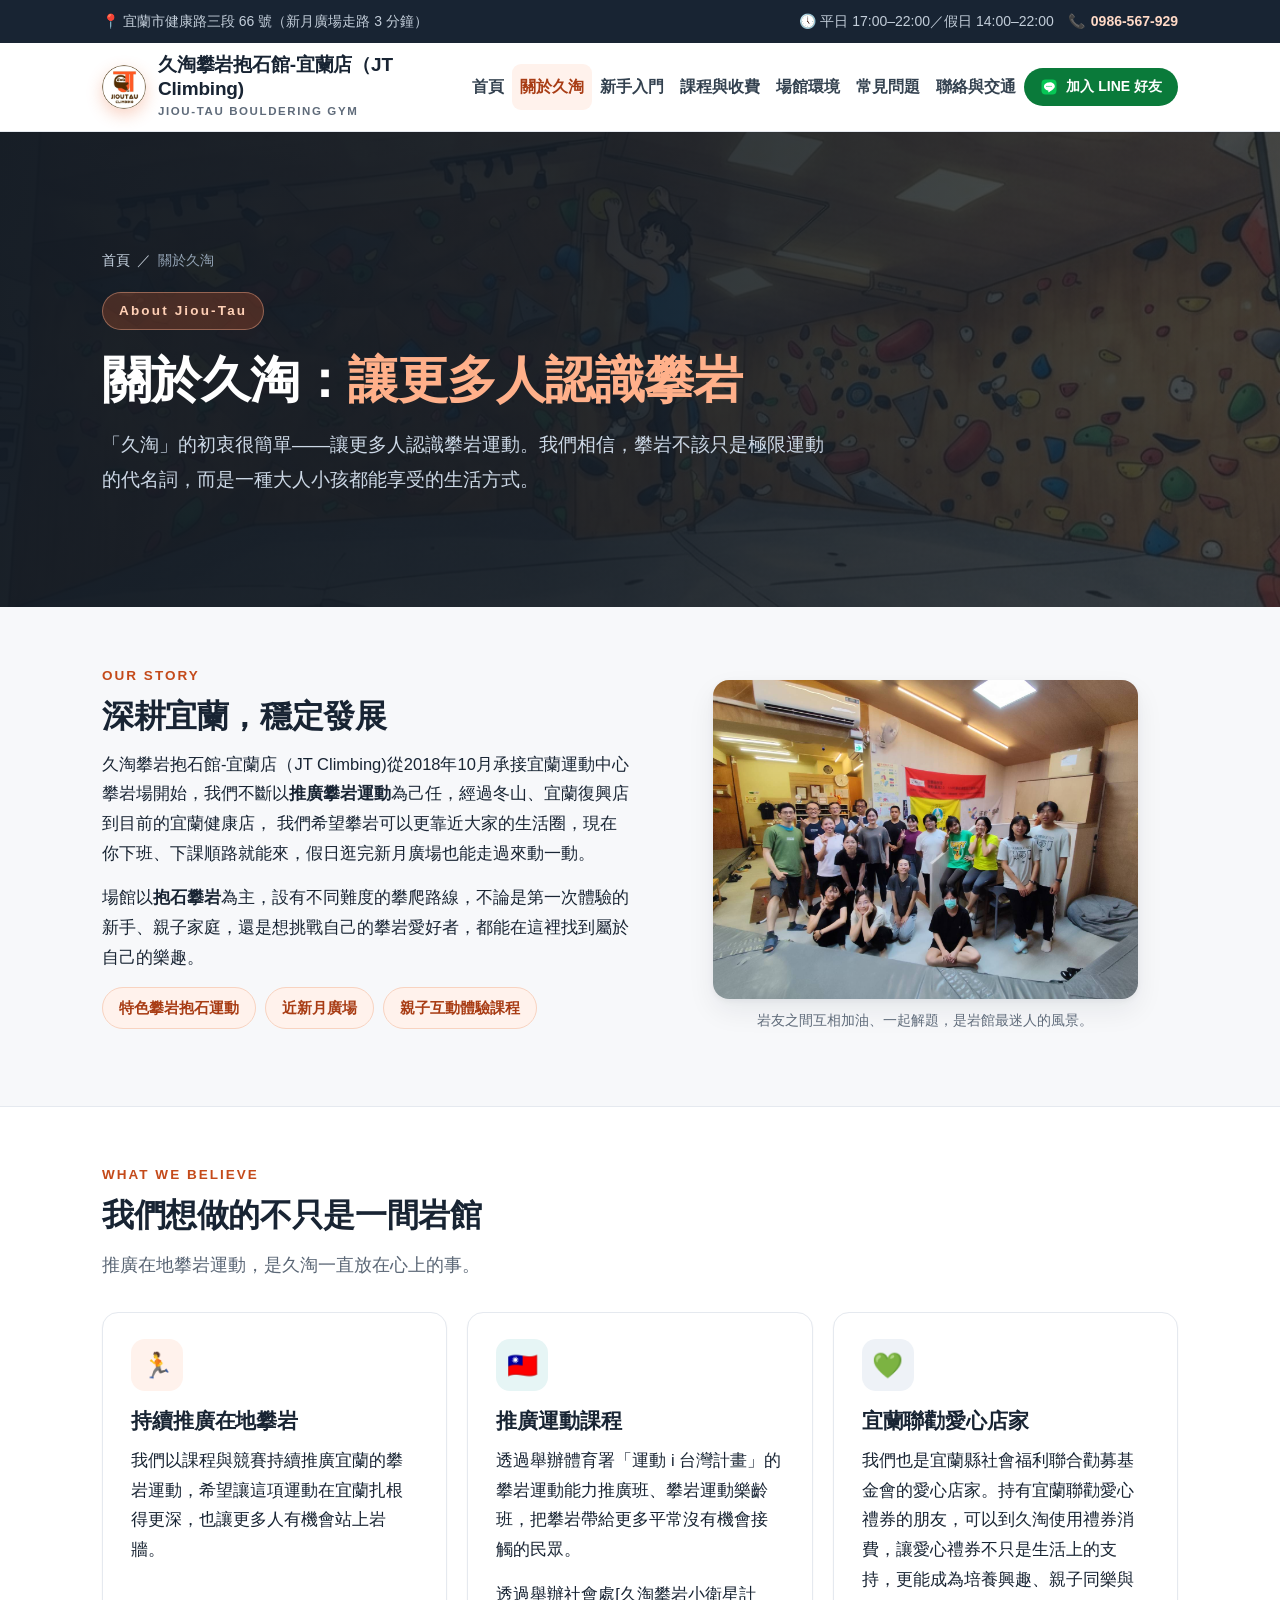
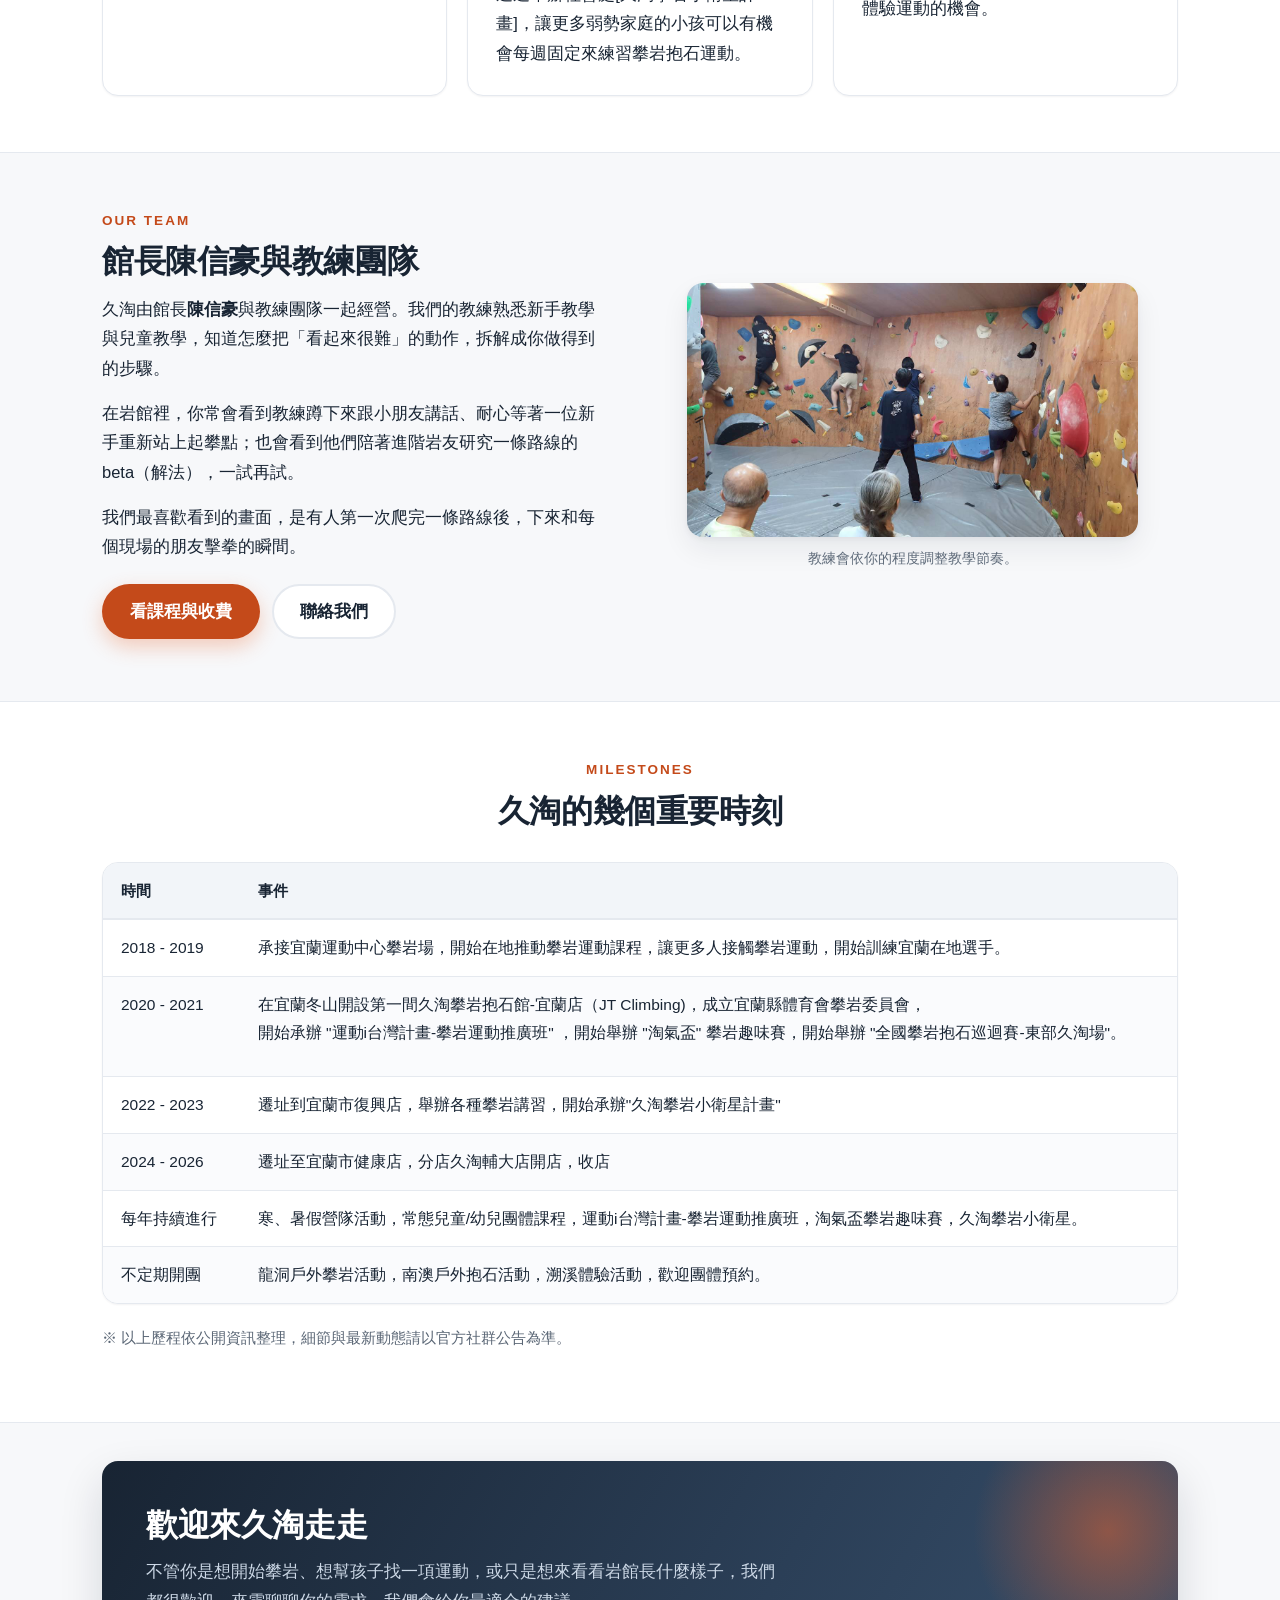
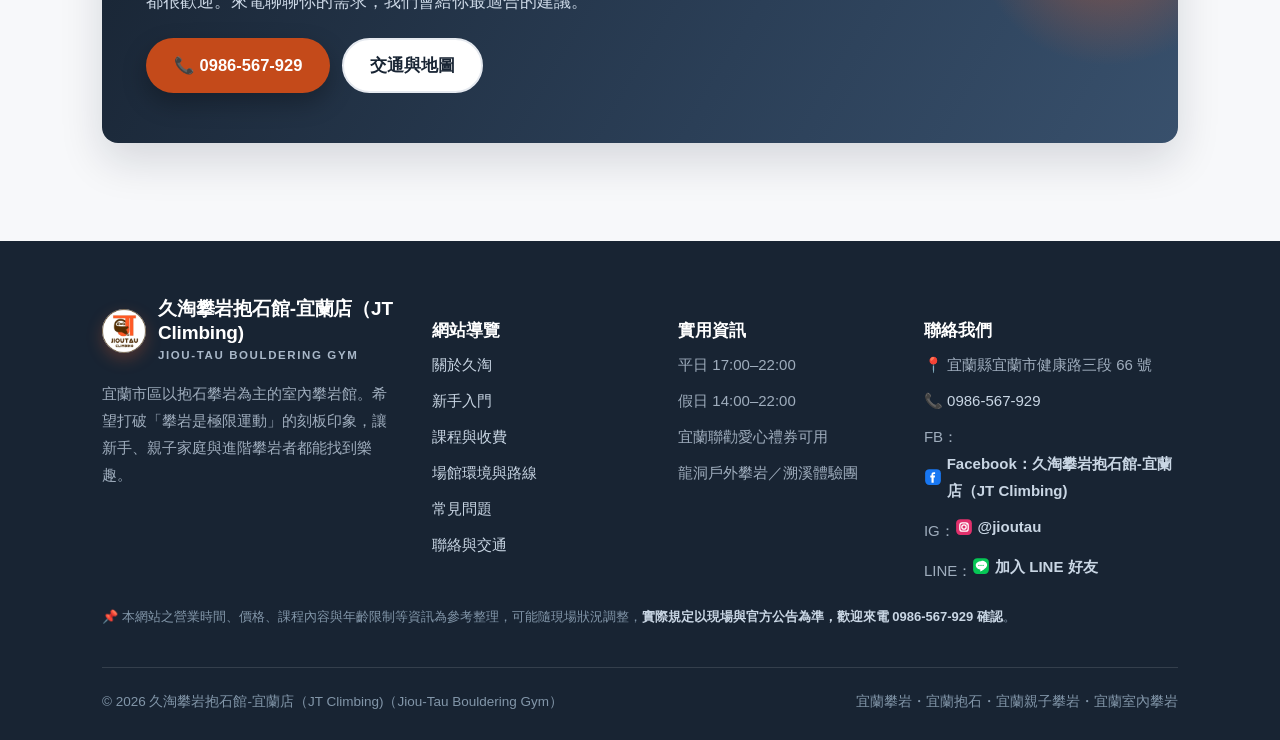
==== commit a65a18db: "Sync header and footer across all pages to match faq.html" ====
--- a/about.html
+++ b/about.html
@@ -2,6 +2,19 @@
 <html lang="zh-Hant">
 <head>
 <meta charset="UTF-8">
+  <!-- Google Search Console 網域擁有權驗證 -->
+  <meta name="google-site-verification" content="obvkpHSzLsREqPERKW87H1T134n8YzZ9feBB6tMf308" />
+  <!-- Google Analytics 4 (gtag.js) -->
+  <script async src="https://www.googletagmanager.com/gtag/js?id=G-GY9TGT1QWM"></script>
+  <script>
+    window.dataLayer = window.dataLayer || [];
+    function gtag(){dataLayer.push(arguments);}
+    gtag('js', new Date());
+    gtag('config', 'G-GY9TGT1QWM', {
+      anonymize_ip: true,
+      cookie_flags: 'SameSite=None;Secure'
+    });
+  </script>
 <meta name="viewport" content="width=device-width, initial-scale=1.0">
 <meta name="theme-color" content="#182433">
 <title>關於久淘攀岩抱石館-宜蘭店（JT Climbing)｜從冬山到宜蘭市，讓更多人認識攀岩｜宜蘭抱石攀岩</title>
@@ -29,6 +42,55 @@
 <link rel="icon" type="image/png" href="images/favicon.png">
 <link rel="apple-touch-icon" href="images/favicon.png">
 <link rel="stylesheet" href="styles.css">
+<style>
+/* ===== 久淘：「加入 LINE 好友」按鈕 ===== */
+/* 選擇器加 header .nav a 前綴：styles.css 的 .nav a 權重較高，否則底色/圓角會被蓋掉 */
+header .nav a.jt-line-btn{display:inline-flex;align-items:center;gap:8px;padding:9px 16px;border-radius:999px;background:#0A7A3A;color:#fff;font-size:14px;font-weight:700;line-height:1.4;text-decoration:none;white-space:nowrap;border:0;transition:background .16s ease}
+header .nav a.jt-line-btn:hover{background:#08632F;color:#fff;text-decoration:none}
+header .nav a.jt-line-btn:focus-visible{outline:3px solid #9BE6B8;outline-offset:3px}
+header .nav a.jt-line-btn svg{width:18px;height:18px;flex:0 0 auto;display:block}
+/* 非導覽列情境（內文、頁尾）的基礎樣式 */
+a.jt-line-btn{display:inline-flex;align-items:center;gap:8px;padding:9px 16px;border-radius:999px;background:#0A7A3A;color:#fff;font-size:14px;font-weight:700;line-height:1.4;text-decoration:none;white-space:nowrap;border:0;transition:background .16s ease}
+a.jt-line-btn:hover{background:#08632F;color:#fff;text-decoration:none}
+a.jt-line-btn:focus-visible{outline:3px solid #9BE6B8;outline-offset:3px}
+a.jt-line-btn svg{width:18px;height:18px;flex:0 0 auto;display:block}
+/* 大尺寸版：內文與頁尾 */
+a.jt-line-btn--lg{padding:12px 22px;font-size:15px}
+a.jt-line-btn--lg svg{width:20px;height:20px}
+/* ===== 品牌原色版：FAQ 內文與頁尾（#06C755 綠底白字，規格依參考圖量測） ===== */
+a.jt-line-btn.jt-line-btn--brand,
+.site-footer a.jt-line-btn.jt-line-btn--brand{display:inline-flex;align-items:center;gap:10px;padding:16px 28px;border-radius:999px;background:#04833c;color:#fff;font-size:16px;font-weight:700;line-height:1.4;text-decoration:none;white-space:nowrap;border:0;vertical-align:middle;box-shadow:0 6px 16px rgba(4,131,60,.30);transition:background .16s ease,box-shadow .16s ease}
+a.jt-line-btn.jt-line-btn--brand:hover,
+.site-footer a.jt-line-btn.jt-line-btn--brand:hover{background:#036b31;color:#fff;text-decoration:none;box-shadow:0 8px 20px rgba(4,131,60,.36)}
+a.jt-line-btn.jt-line-btn--brand:focus-visible,
+.site-footer a.jt-line-btn.jt-line-btn--brand:focus-visible{outline:3px solid #0A7A3A;outline-offset:3px}
+a.jt-line-btn.jt-line-btn--brand svg,
+.site-footer a.jt-line-btn.jt-line-btn--brand svg{width:22px;height:22px;flex:0 0 auto;display:block}
+/* 內文按鈕獨立成行 */
+.faq-line-cta{margin:14px 0 0}
+/* ===== FAQ「建議加入官方 LINE」該句：句子與按鈕同一行 ===== */
+/* flex + align-items:center，讓文字與按鈕垂直居中對齊（不用 baseline，避免按鈕往下墜） */
+.faq-line-inline{display:flex;flex-wrap:wrap;align-items:center;gap:10px 14px;margin:0 0 0}
+.faq-line-inline .jt-line-btn{margin-left:0}
+/* 桌機／平板：句子強制單行，按鈕緊接在後 */
+@media(min-width:769px){
+  .faq-line-inline{flex-wrap:nowrap}
+  .faq-line-inline .faq-line-text{white-space:nowrap}
+}
+/* 手機：句子自然換行、按鈕換到下一行，不會橫向溢出 */
+@media(max-width:768px){
+  .faq-line-inline .faq-line-text{white-space:normal}
+}
+/* ===== 移除電話 CTA 後：讓「加入 LINE 好友」站回原本電話按鈕的位置（導覽列最右） ===== */
+/* 只在桌機寬度生效；1164px 以下維持原本換行行為，不動 header 寬度與收合斷點 */
+@media(min-width:1165px){
+  header .nav{gap:0;flex-wrap:nowrap}
+  header .nav a{padding-left:8px;padding-right:8px}
+  header .nav a.jt-line-btn{padding-left:16px;padding-right:16px}
+}
+/* 手機底部固定列：原本電話 CTA 的位置改放 LINE */
+.mobile-bar .m-line-cta{background:#04833c;color:#fff}
+</style>
 </head>
 <body>
 <a class="skip" href="#main">跳至主要內容</a>
@@ -58,7 +120,11 @@
       <a href="gym.html">場館環境</a>
       <a href="faq.html">常見問題</a>
       <a href="contact.html">聯絡與交通</a>
-      <a class="nav-cta" href="tel:+886986567929">電話預約</a>
+      <a class="jt-line-btn" href="https://line.me/R/ti/p/@388pchth" target="_blank" rel="noopener noreferrer"><svg viewBox="0 0 24 24" aria-hidden="true" focusable="false">
+          <rect x="2" y="2" width="20" height="20" rx="5.4" fill="#06C755"/>
+          <path d="M12 5.9c-3.72 0-6.73 2.4-6.73 5.36 0 2.66 2.28 4.88 5.35 5.31.21.03.5.1.58.24.06.12.04.32.02.44l-.23 1.11c-.06.29-.21.98.86.53 1.08-.45 5.67-3.33 7.11-5.46.58-.83.82-1.67.82-2.5 0-2.96-3.01-5.36-6.73-5.36z" fill="#fff"/>
+          <circle cx="9.3" cy="11.3" r=".82" fill="#06C755"/><circle cx="12" cy="11.3" r=".82" fill="#06C755"/><circle cx="14.7" cy="11.3" r=".82" fill="#06C755"/>
+        </svg><span>加入 LINE 好友</span></a>
     </nav>
   </div>
 </header>
@@ -237,10 +303,10 @@
         <ul>
           <li>📍 宜蘭縣宜蘭市健康路三段 66 號</li>
           <li>📞 <a href="tel:+886986567929">0986-567-929</a></li>
-          <li>FB：<a href="https://www.facebook.com/jioutau.yilan" target="_blank" rel="noopener noreferrer">Facebook：久淘攀岩抱石館-宜蘭店（JT Climbing)</a></li>
-          <li>IG：<a href="https://www.instagram.com/jioutau/" target="_blank" rel="noopener noreferrer">@jioutau</a></li>
+          <li>FB：<a href="https://www.facebook.com/jioutau.yilan" target="_blank" rel="noopener noreferrer" style="display:inline-flex;align-items:center;font-weight:750;color:#c9d6e4;text-decoration:none"><svg viewBox="0 0 24 24" width="18" height="18" aria-hidden="true" focusable="false" style="flex:0 0 auto;display:inline-block;vertical-align:-.19em;margin-right:.32em"><rect x="1.5" y="1.5" width="21" height="21" rx="5.6" fill="#1877F2"/><path d="M15.1 12.6h-2.2v7.1h-2.9v-7.1H8.4v-2.5h1.6V8.6c0-1.9 1.1-3 3.1-3 .9 0 1.7.1 1.7.1v2.2h-1.2c-1 0-1.3.5-1.3 1.1v1.1h2.4l-.3 2.5z" fill="#fff"/></svg>Facebook：久淘攀岩抱石館-宜蘭店（JT Climbing)</a></li>
+          <li>IG：<a href="https://www.instagram.com/jioutau/" target="_blank" rel="noopener noreferrer" style="display:inline-flex;align-items:center;font-weight:750;color:#c9d6e4;text-decoration:none"><svg viewBox="0 0 24 24" width="18" height="18" aria-hidden="true" focusable="false" style="flex:0 0 auto;display:inline-block;vertical-align:-.19em;margin-right:.32em"><rect x="1.5" y="1.5" width="21" height="21" rx="5.6" fill="#E1306C"/><rect x="6.4" y="6.4" width="11.2" height="11.2" rx="3.4" fill="none" stroke="#fff" stroke-width="1.7"/><circle cx="12" cy="12" r="2.9" fill="none" stroke="#fff" stroke-width="1.7"/><circle cx="15.9" cy="8.1" r="1.05" fill="#fff"/></svg>@jioutau</a></li>
+          <li>LINE：<a href="https://line.me/R/ti/p/@388pchth" target="_blank" rel="noopener noreferrer" style="display:inline-flex;align-items:center;font-weight:750;color:#c9d6e4;text-decoration:none"><svg viewBox="0 0 24 24" width="18" height="18" aria-hidden="true" focusable="false" style="flex:0 0 auto;display:inline-block;vertical-align:-.19em;margin-right:.32em"><rect x="1.5" y="1.5" width="21" height="21" rx="5.6" fill="#06C755"/><path d="M12 5.5c-3.87 0-7 2.5-7 5.6 0 2.77 2.37 5.1 5.57 5.55.22.03.52.11.6.25.07.13.05.33.02.46l-.24 1.16c-.06.3-.22 1.02.9.55 1.12-.47 5.9-3.48 7.4-5.7.6-.87.85-1.75.85-2.62 0-3.1-3.13-5.6-7-5.6z" fill="#fff"/><circle cx="9.2" cy="11.2" r=".85" fill="#06C755"/><circle cx="12" cy="11.2" r=".85" fill="#06C755"/><circle cx="14.8" cy="11.2" r=".85" fill="#06C755"/></svg>加入 LINE 好友</a></li>
         </ul>
-        <a class="btn btn-primary btn-sm" href="tel:+886986567929" style="margin-top:10px">電話預約</a>
       </div>
     </div>
     <p class="foot-note">📌 本網站之營業時間、價格、課程內容與年齡限制等資訊為參考整理，可能隨現場狀況調整，<strong style="color:#c9d6e4">實際規定以現場與官方公告為準，歡迎來電 0986-567-929 確認</strong>。</p>
@@ -252,7 +318,7 @@
 </footer>
 
 <div class="mobile-bar">
-  <a class="m-call" href="tel:+886986567929">📞 電話預約</a>
+  <a class="m-line-cta" href="https://line.me/R/ti/p/@388pchth" target="_blank" rel="noopener noreferrer">💬 加入 LINE 好友</a>
   <a class="m-line" href="courses.html">課程資訊</a>
   <a class="m-map" href="https://www.google.com/maps/search/?api=1&amp;query=%E5%AE%9C%E8%98%AD%E5%B8%82%E5%81%A5%E5%BA%B7%E8%B7%AF%E4%B8%89%E6%AE%B566%E8%99%9F" rel="noopener">🧭 導航</a>
 </div>
@@ -269,5 +335,31 @@
   }
 })();
 </script>
+<!-- GA4 自訂事件：電話 / LINE / 社群 / 課程 CTA -->
+<script>
+(function(){
+  function send(name, params){ if(typeof gtag === 'function'){ gtag('event', name, params || {}); } }
+  document.addEventListener('DOMContentLoaded', function(){
+    document.querySelectorAll('a[href^="tel:"]').forEach(function(a){
+      a.addEventListener('click', function(){ send('click_phone', {link_url: a.getAttribute('href')}); });
+    });
+    document.querySelectorAll('a[href*="line.me"]').forEach(function(a){
+      a.addEventListener('click', function(){ send('click_line', {link_url: a.getAttribute('href')}); });
+    });
+    document.querySelectorAll('a[href*="instagram.com"], a[href*="facebook.com"]').forEach(function(a){
+      a.addEventListener('click', function(){
+        var h = a.getAttribute('href') || '';
+        var p = h.indexOf('instagram') > -1 ? 'instagram' : 'facebook';
+        send('click_social', {platform: p, link_url: h});
+      });
+    });
+    document.querySelectorAll('a[href*="courses.html"]').forEach(function(a){
+      a.addEventListener('click', function(){
+        send('click_course_cta', {link_text: (a.textContent || '').trim().slice(0, 60), link_url: a.getAttribute('href')});
+      });
+    });
+  });
+})();
+</script>
 </body>
 </html>
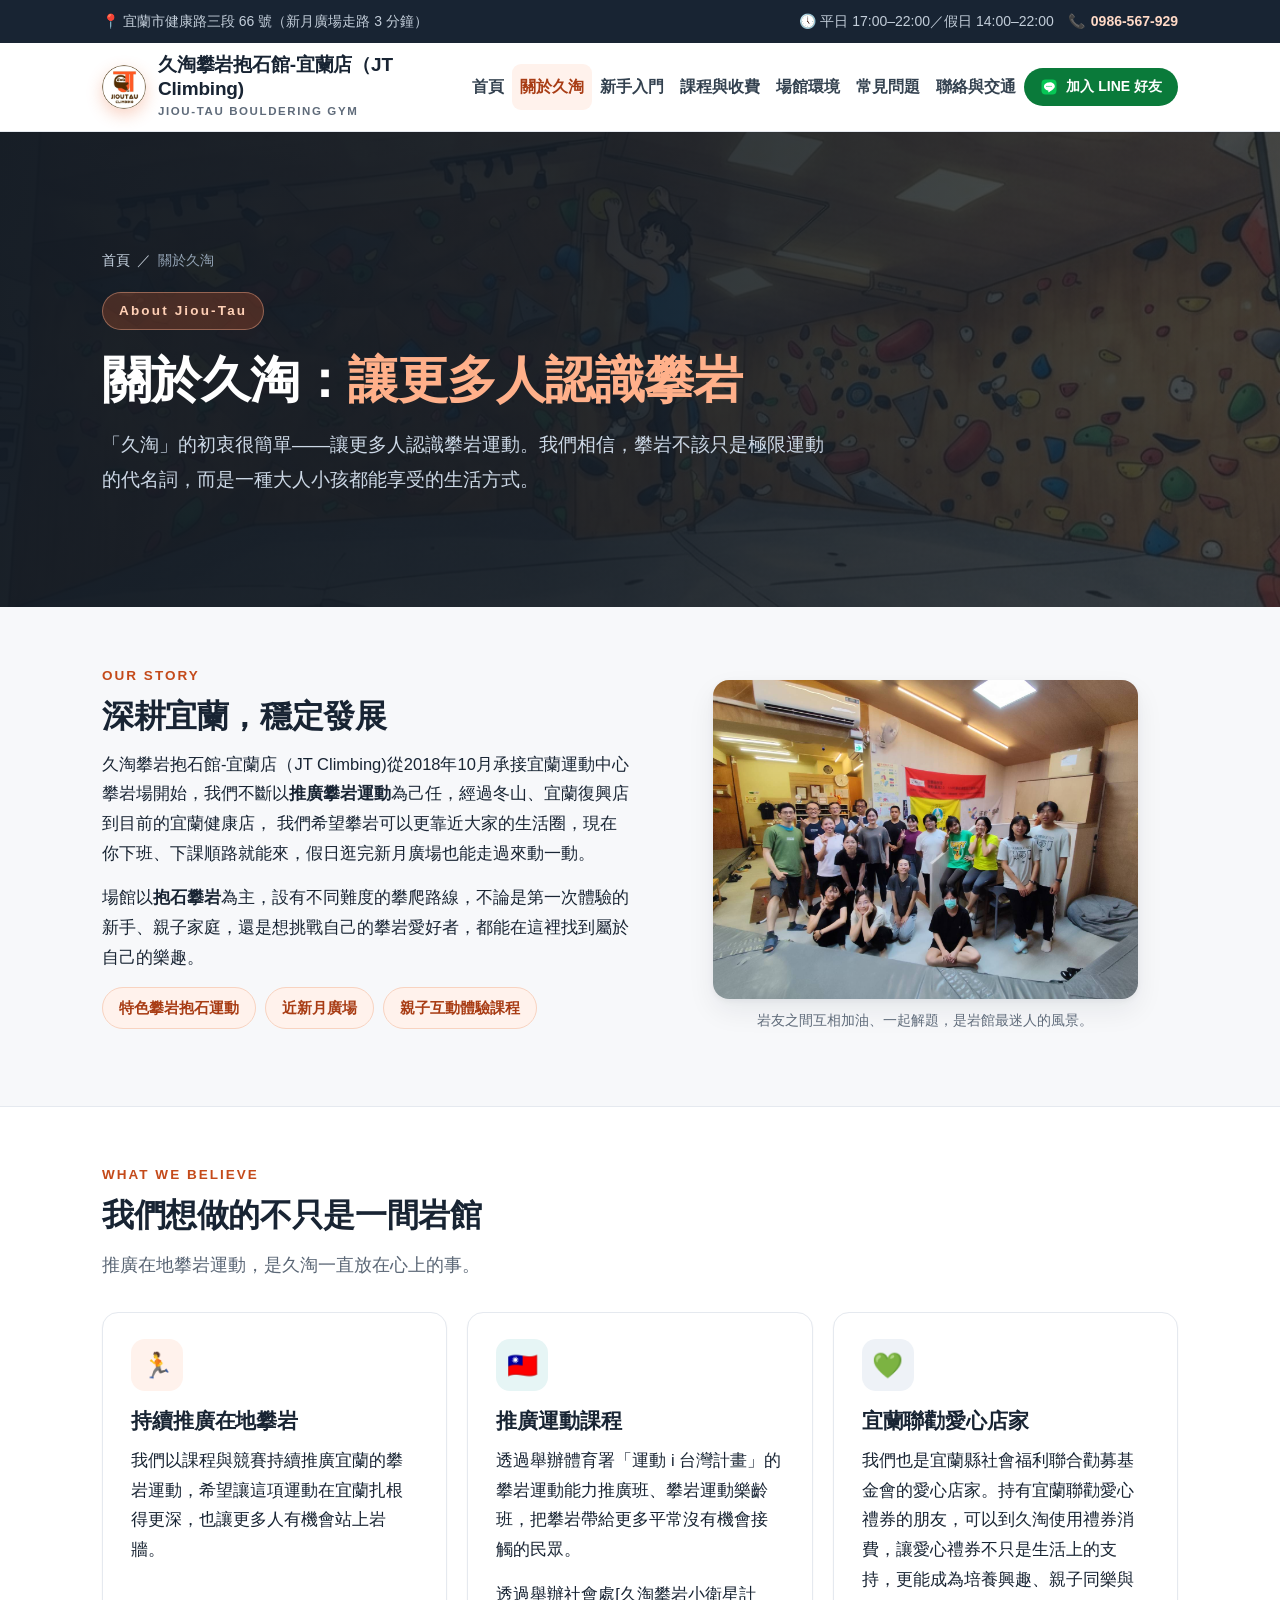
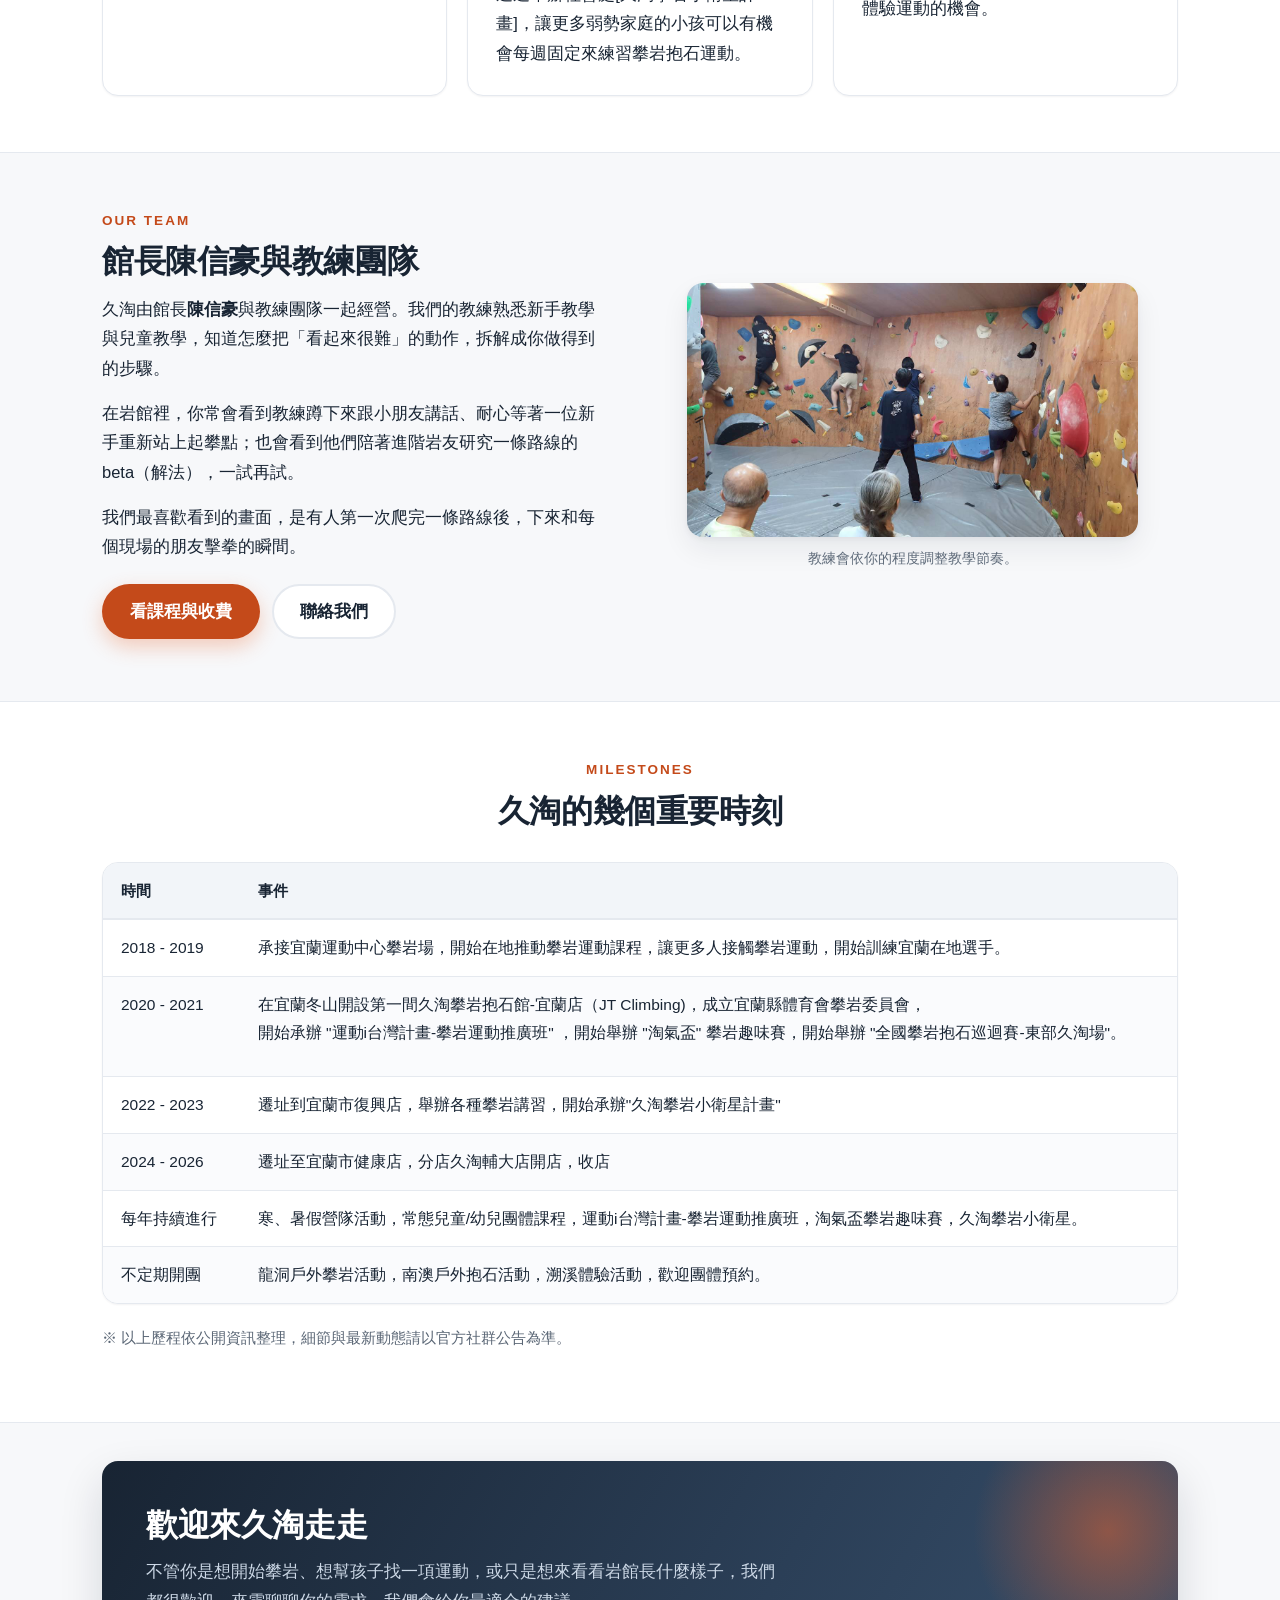
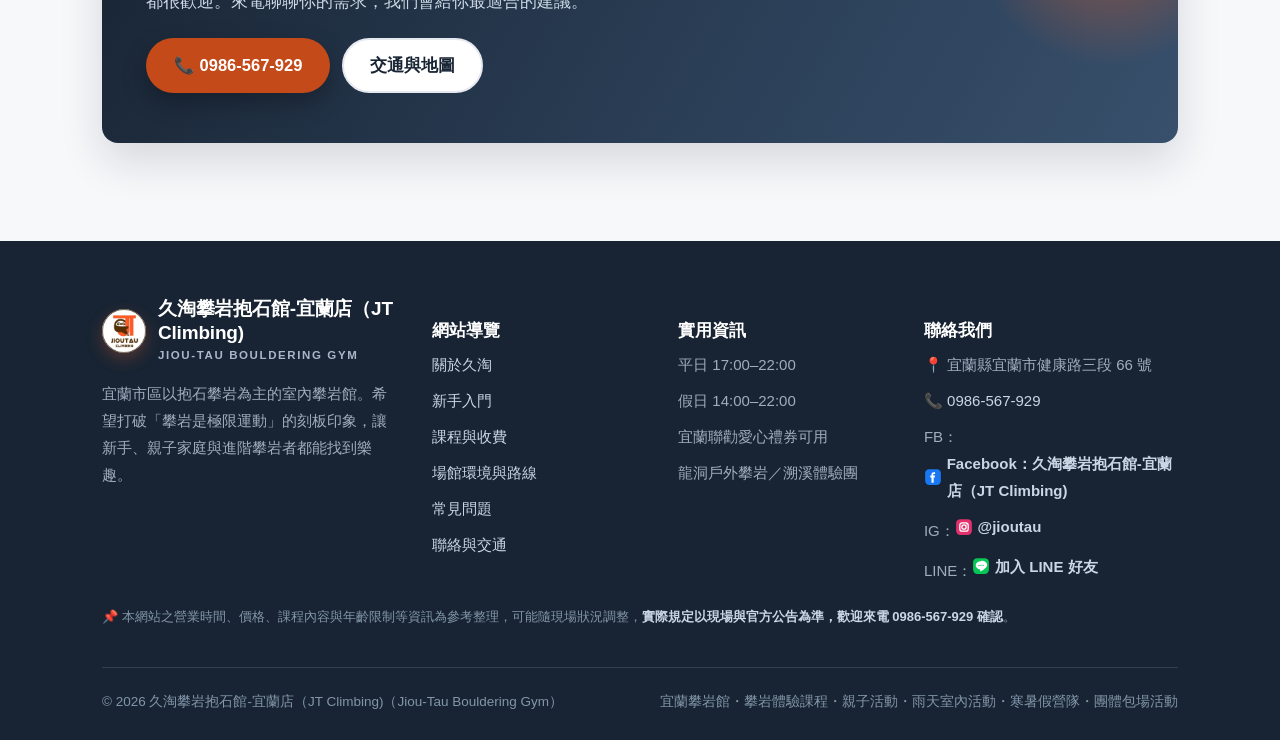
==== commit b3f32690: "Update footer keyword links to 6 service items" ====
--- a/about.html
+++ b/about.html
@@ -312,7 +312,7 @@
     <p class="foot-note">📌 本網站之營業時間、價格、課程內容與年齡限制等資訊為參考整理，可能隨現場狀況調整，<strong style="color:#c9d6e4">實際規定以現場與官方公告為準，歡迎來電 0986-567-929 確認</strong>。</p>
     <div class="foot-bottom">
       <span>© 2026 久淘攀岩抱石館-宜蘭店（JT Climbing)（Jiou-Tau Bouldering Gym）</span>
-      <span>宜蘭攀岩・宜蘭抱石・宜蘭親子攀岩・宜蘭室內攀岩</span>
+      <span>宜蘭攀岩館・攀岩體驗課程・親子活動・雨天室內活動・寒暑假營隊・團體包場活動</span>
     </div>
   </div>
 </footer>
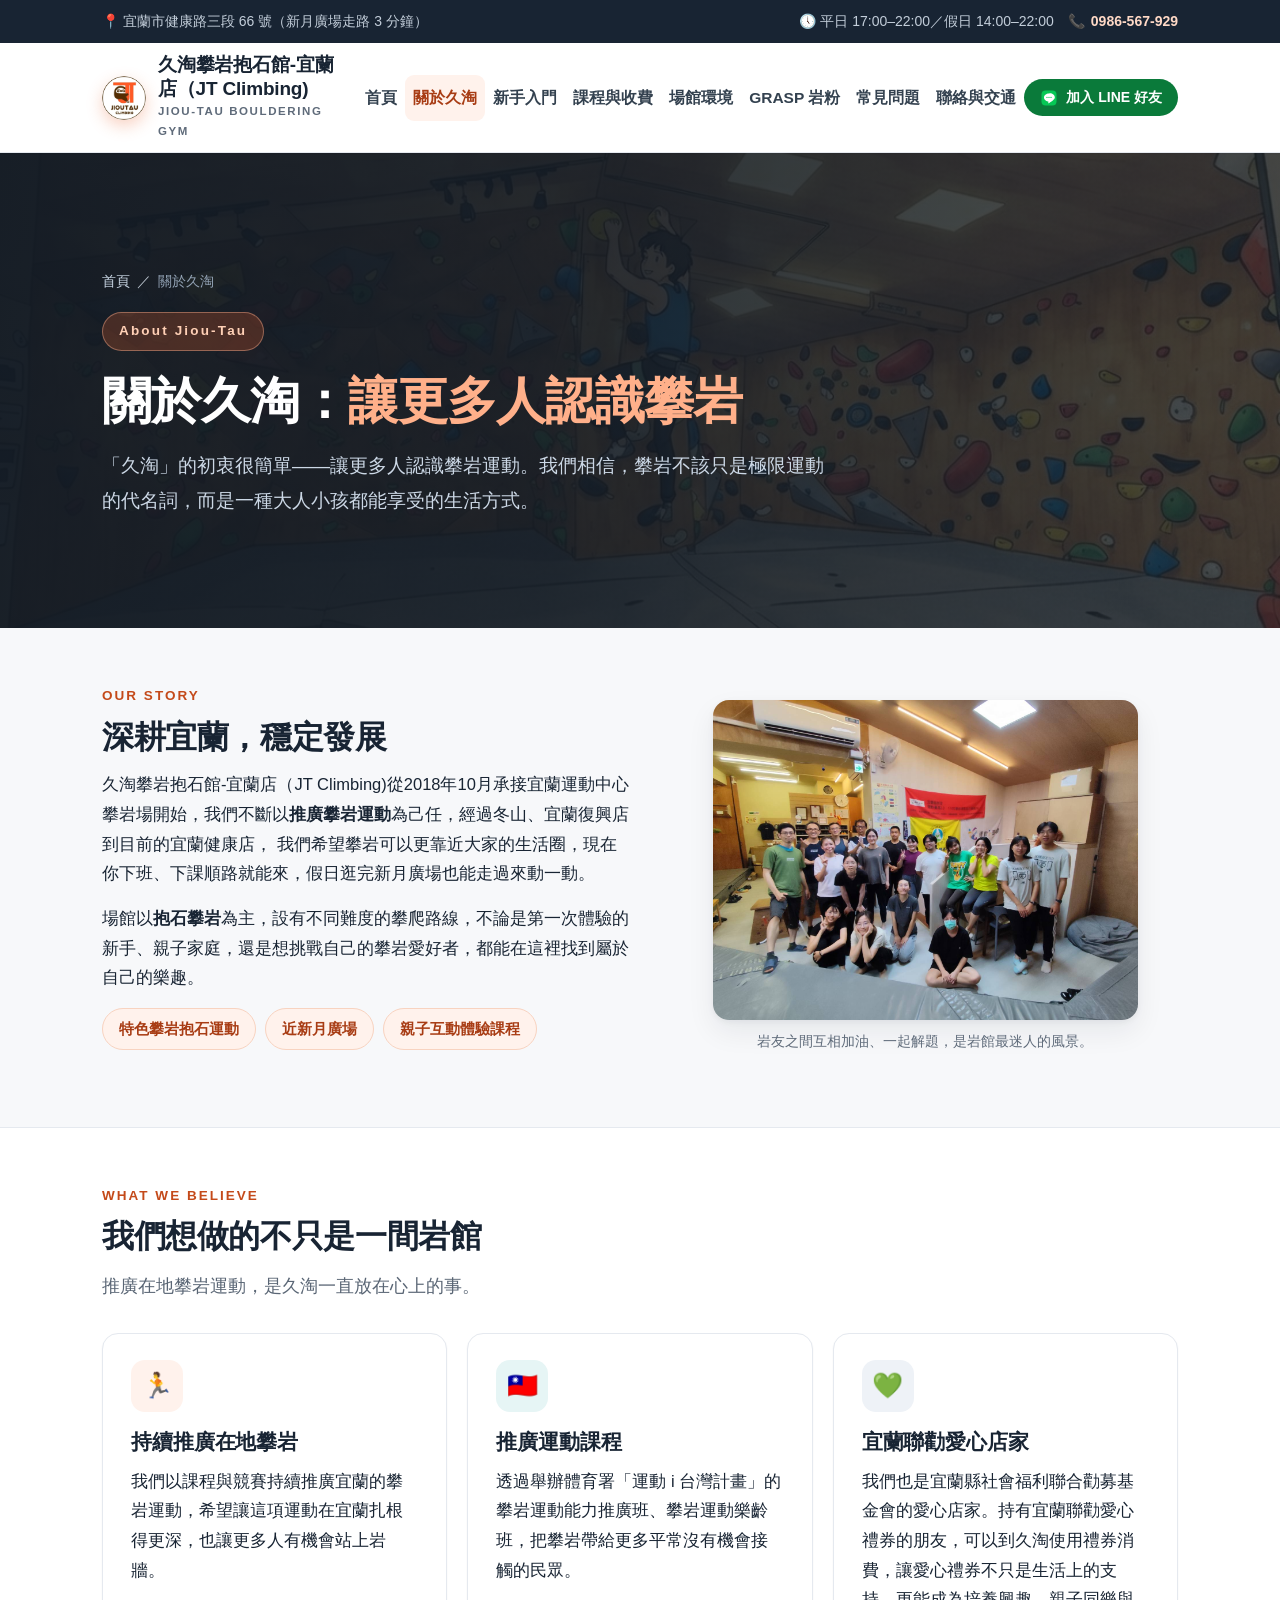
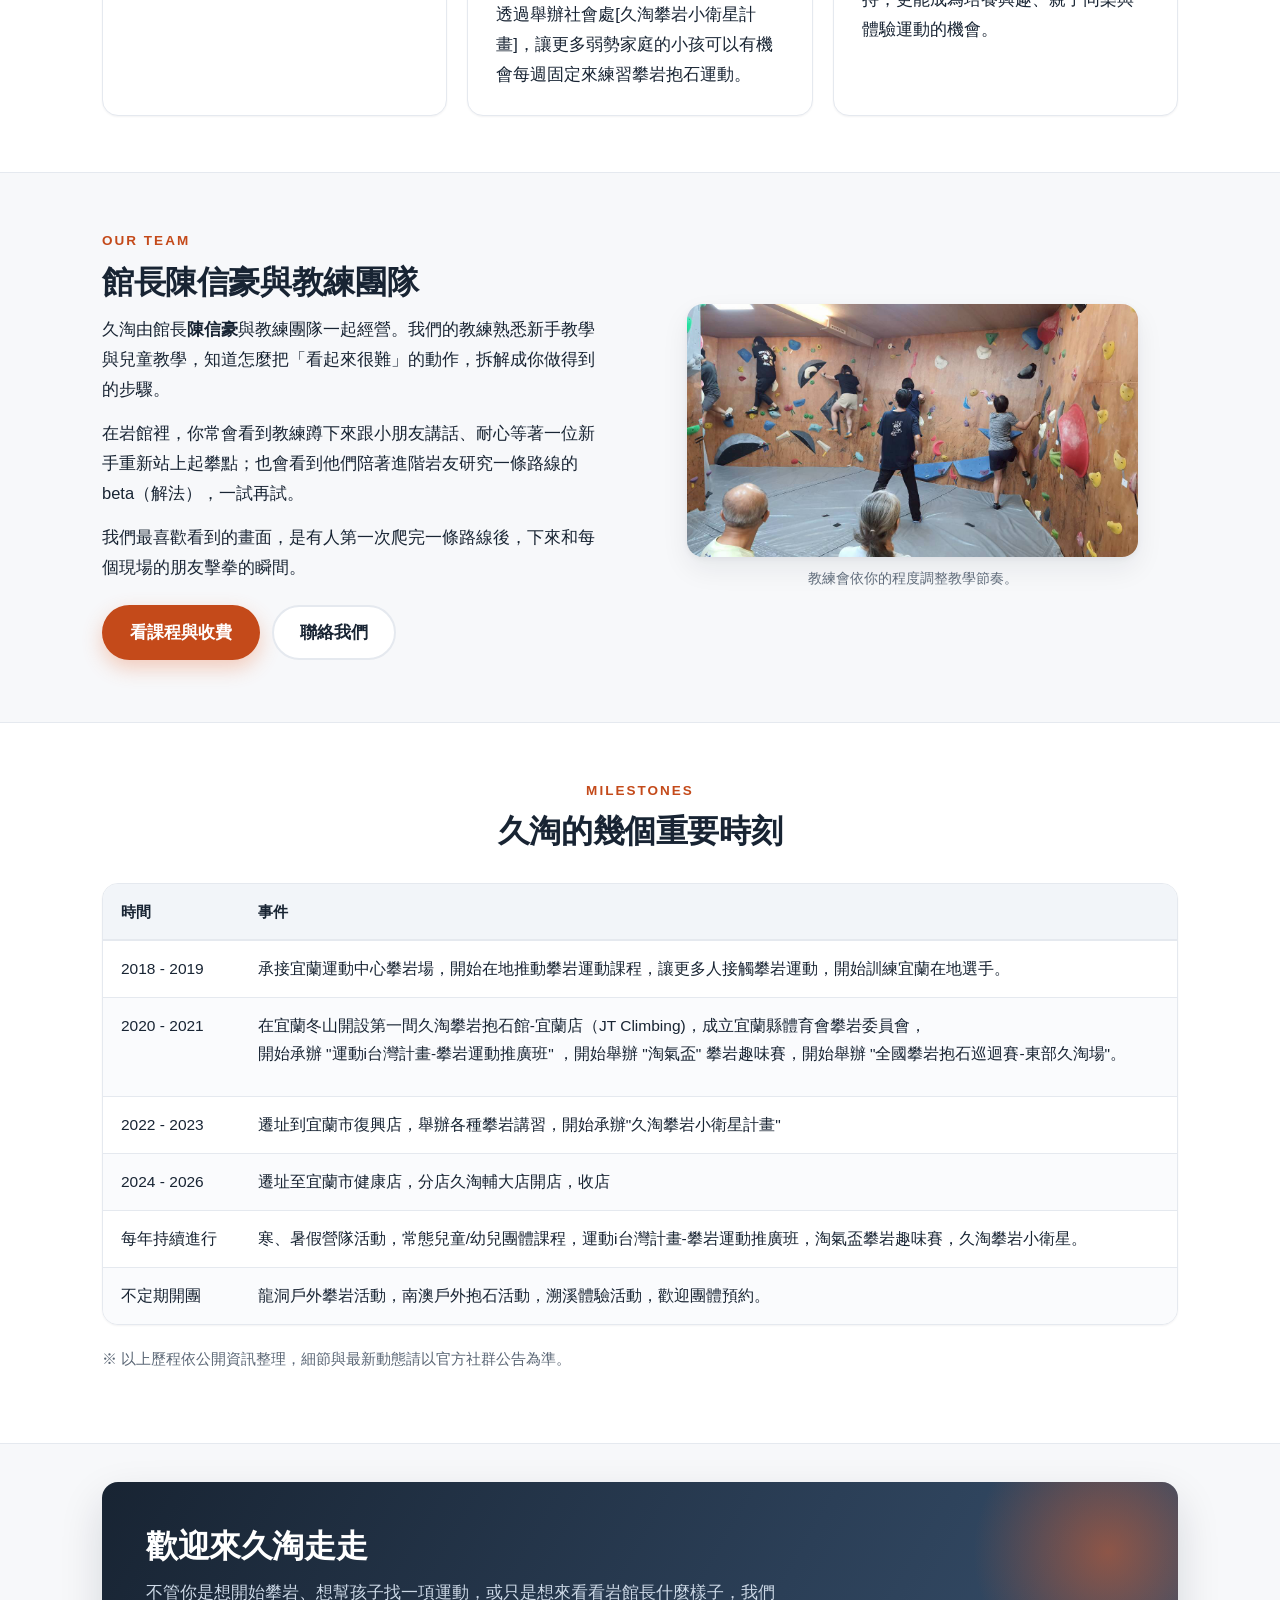
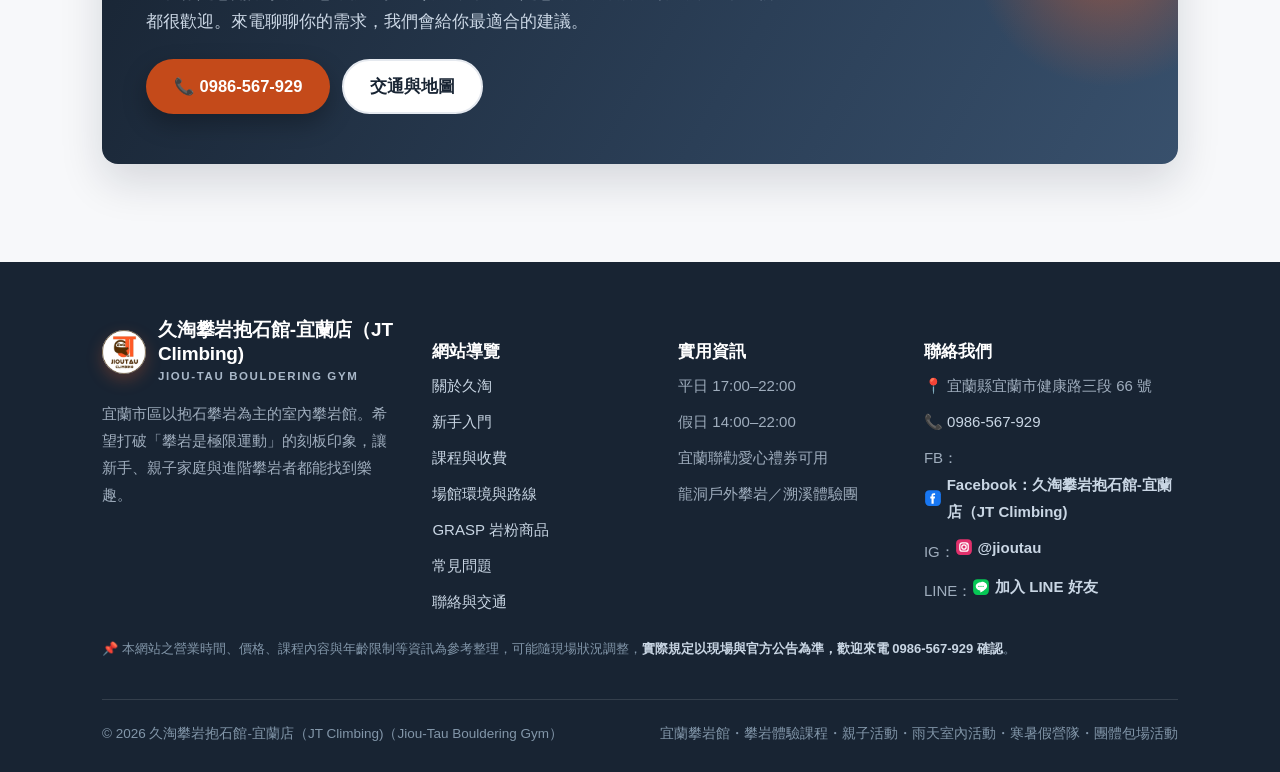
==== commit e85f17bc: "Add GRASP page to site navigation and homepage - nav: add 'GRASP 岩粉' link on all 7 pages - index.htm" ====
--- a/about.html
+++ b/about.html
@@ -118,6 +118,7 @@
       <a href="beginner.html">新手入門</a>
       <a href="courses.html">課程與收費</a>
       <a href="gym.html">場館環境</a>
+      <a href="grasp.html">GRASP 岩粉</a>
       <a href="faq.html">常見問題</a>
       <a href="contact.html">聯絡與交通</a>
       <a class="jt-line-btn" href="https://line.me/R/ti/p/@388pchth" target="_blank" rel="noopener noreferrer"><svg viewBox="0 0 24 24" aria-hidden="true" focusable="false">
@@ -285,6 +286,7 @@
           <li><a href="beginner.html">新手入門</a></li>
           <li><a href="courses.html">課程與收費</a></li>
           <li><a href="gym.html">場館環境與路線</a></li>
+          <li><a href="grasp.html">GRASP 岩粉商品</a></li>
           <li><a href="faq.html">常見問題</a></li>
           <li><a href="contact.html">聯絡與交通</a></li>
         </ul>
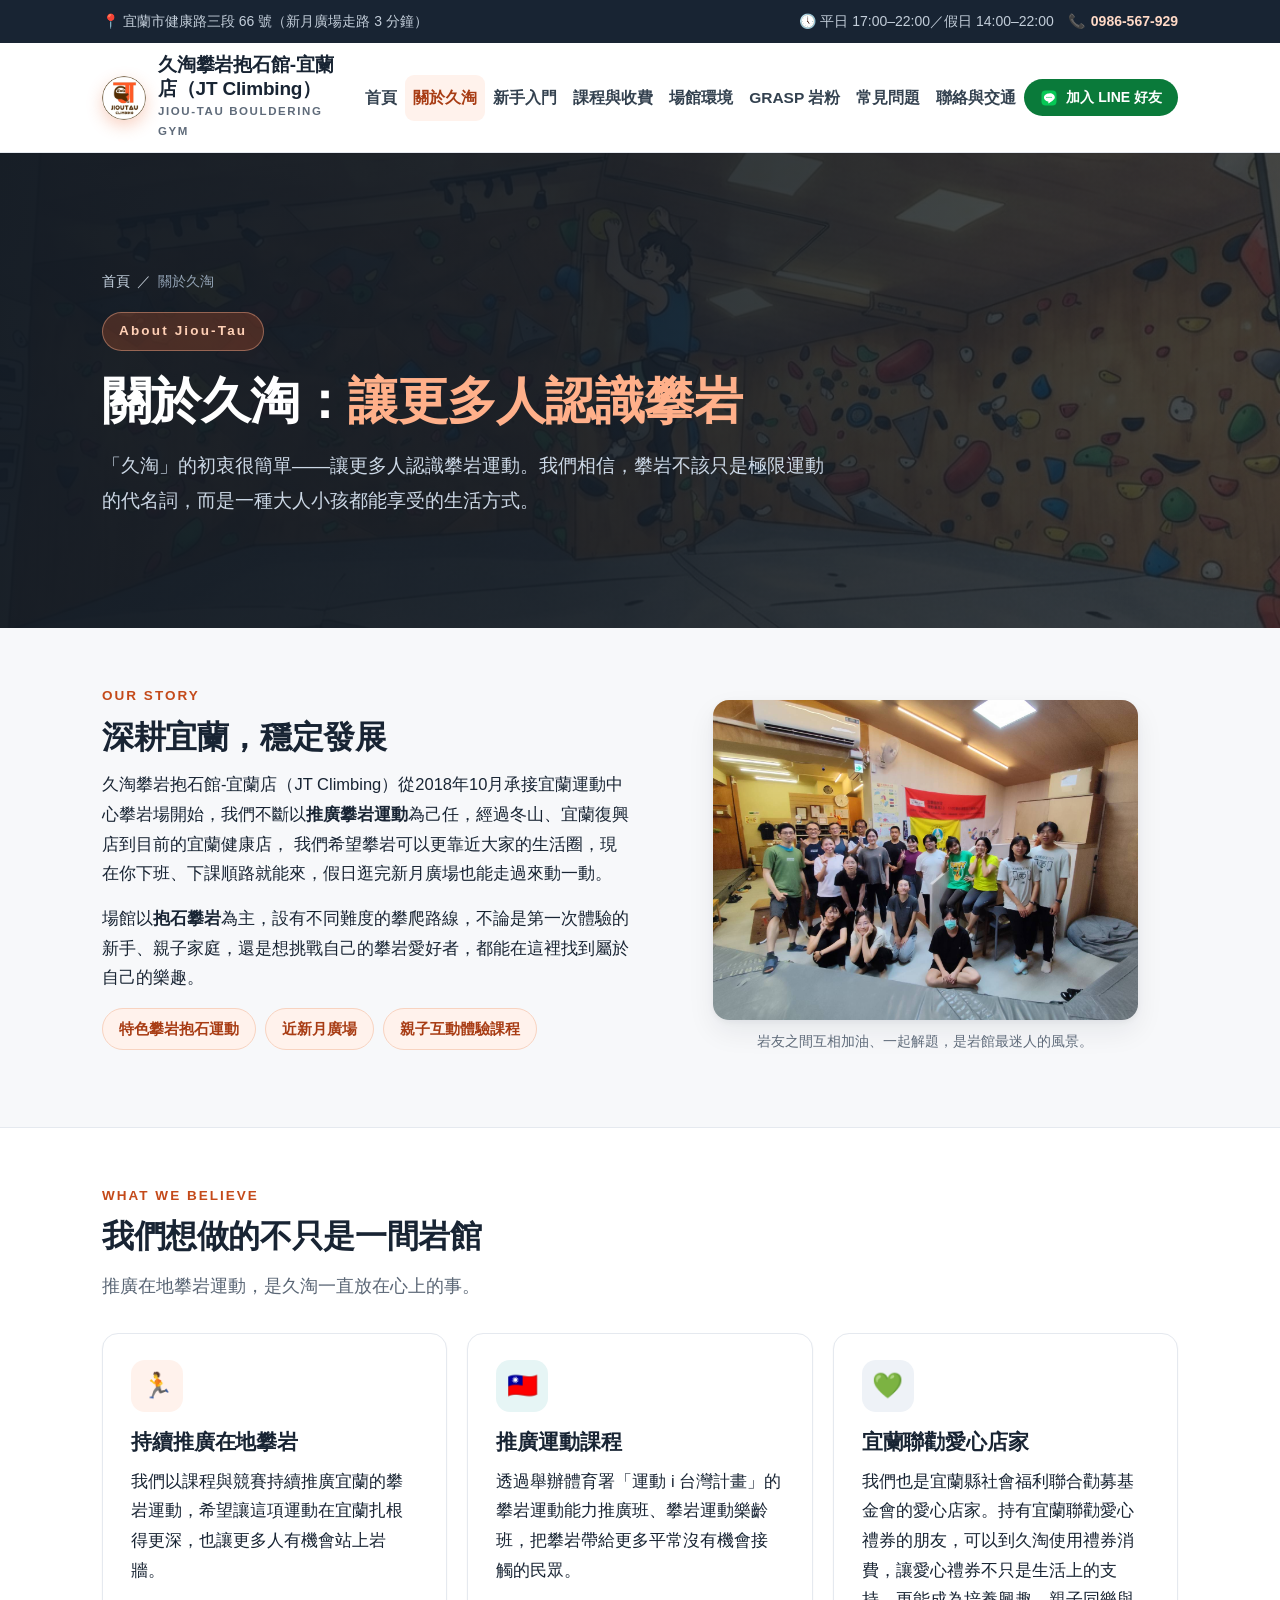
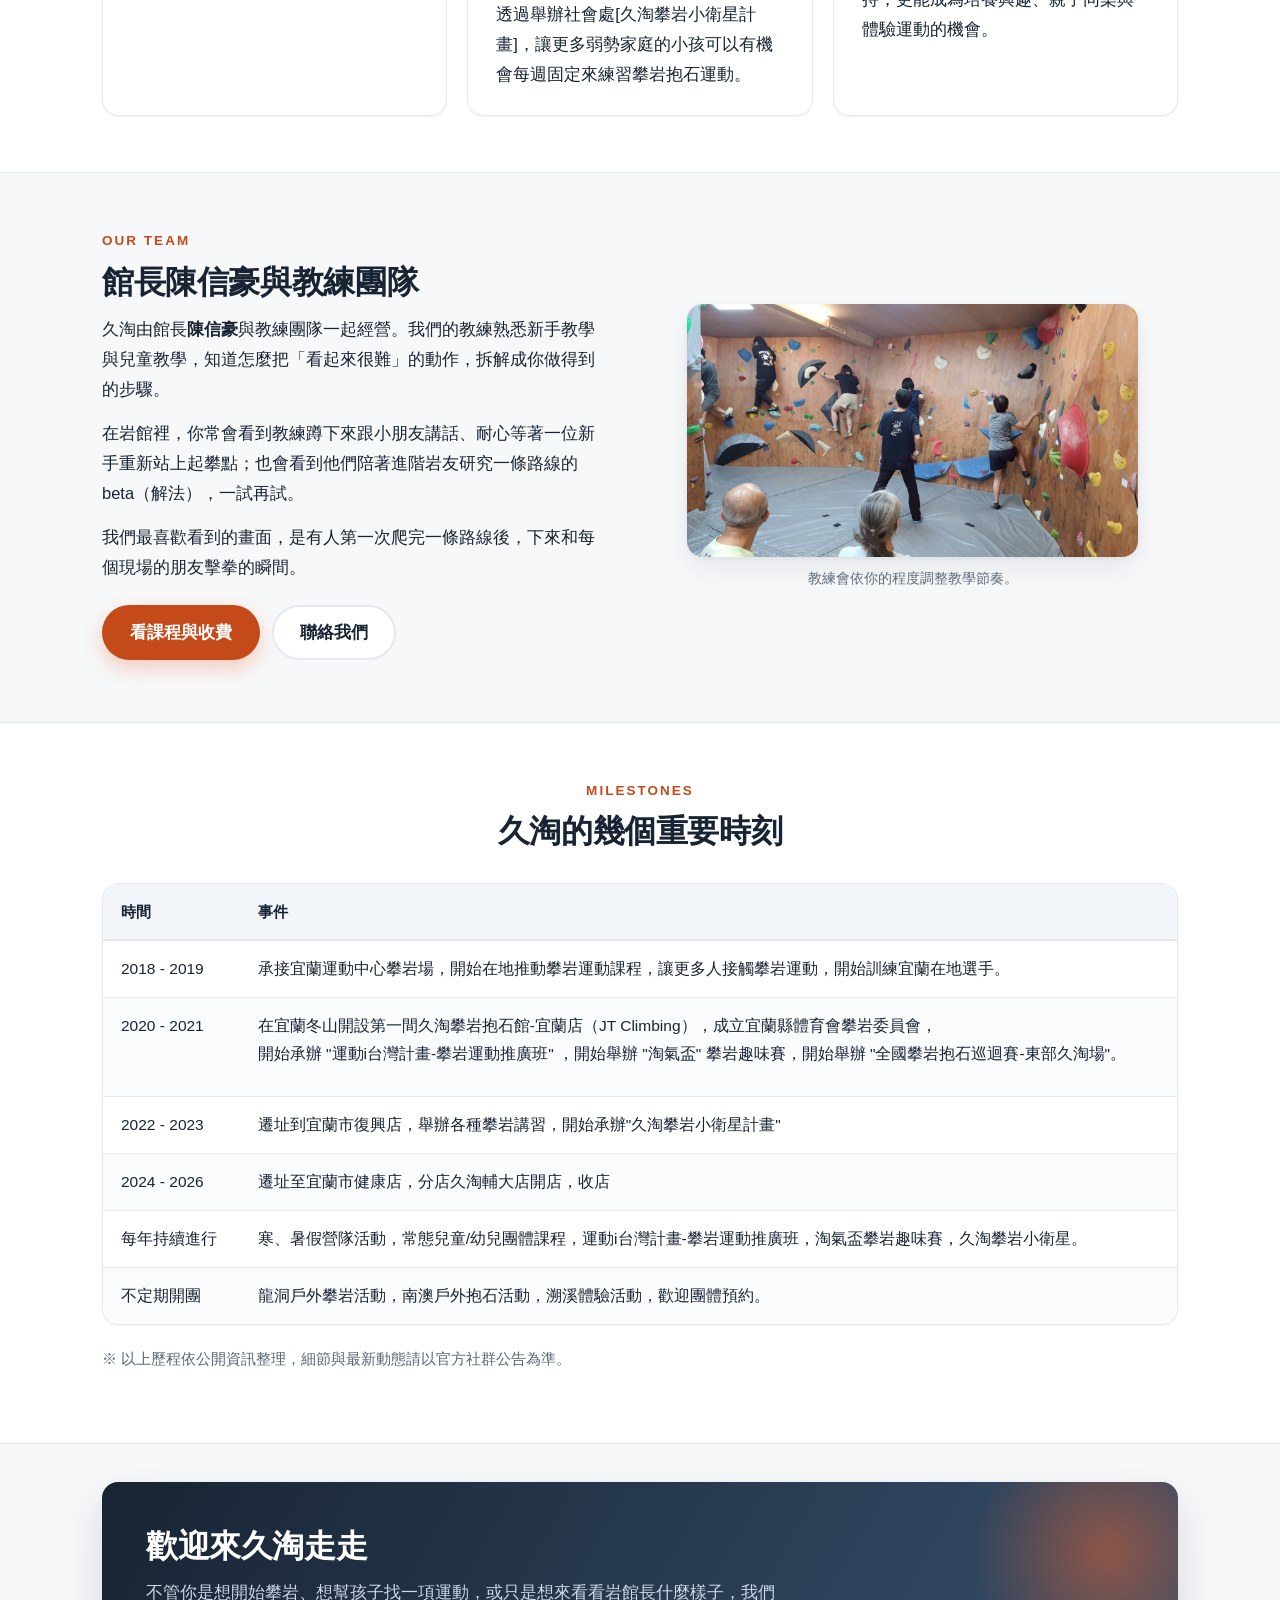
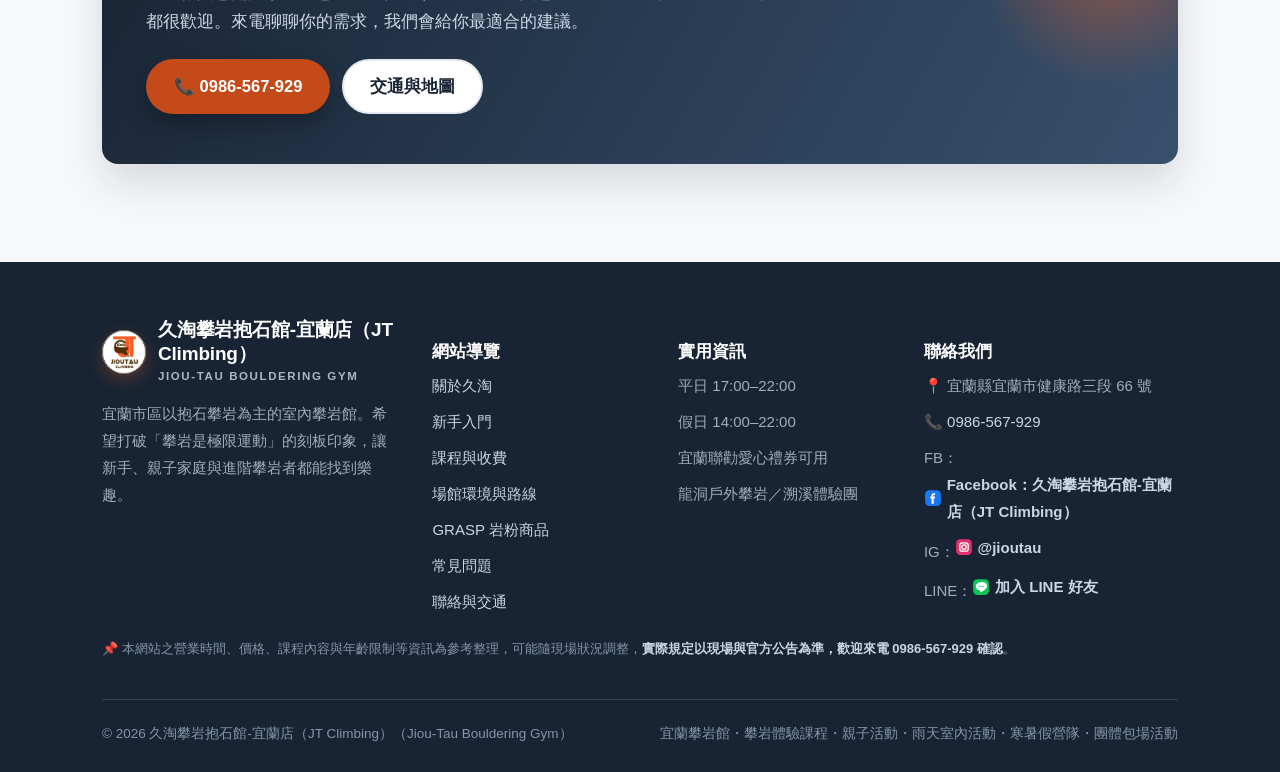
==== commit 1f108a3d: "fix: 括號錯字修正（全站 110 處）" ====
--- a/about.html
+++ b/about.html
@@ -17,16 +17,16 @@
   </script>
 <meta name="viewport" content="width=device-width, initial-scale=1.0">
 <meta name="theme-color" content="#182433">
-<title>關於久淘攀岩抱石館-宜蘭店（JT Climbing)｜從冬山到宜蘭市，讓更多人認識攀岩｜宜蘭抱石攀岩</title>
-<meta name="description" content="久淘攀岩抱石館-宜蘭店（JT Climbing)的品牌故事：2022 年 7 月從冬山遷到宜蘭市，館長陳信豪與團隊持續以課程與競賽推廣在地攀岩運動，曾參與體育署「運動 i 台灣計畫」推廣班，並為宜蘭聯勸愛心店家。">
-<meta name="keywords" content="久淘攀岩抱石館-宜蘭店（JT Climbing),宜蘭攀岩館,宜蘭抱石,陳信豪,運動 i 台灣,宜蘭聯勸愛心店家">
+<title>關於久淘攀岩抱石館｜從冬山到宜蘭市，讓更多人認識攀岩</title>
+<meta name="description" content="2022 年 7 月從冬山遷到宜蘭市，館長陳信豪與團隊持續以課程與競賽推廣在地攀岩運動，曾參與體育署「運動 i 台灣」推廣班。">
+<meta name="keywords" content="久淘攀岩抱石館-宜蘭店（JT Climbing）,宜蘭攀岩館,宜蘭抱石,陳信豪,運動 i 台灣,宜蘭聯勸愛心店家">
 <meta name="robots" content="index,follow,max-image-preview:large">
 <link rel="canonical" href="https://jioutau.com/about.html">
 <meta property="og:type" content="website">
 <meta property="og:locale" content="zh_TW">
-<meta property="og:site_name" content="久淘攀岩抱石館-宜蘭店（JT Climbing)">
-<meta property="og:title" content="關於久淘攀岩抱石館-宜蘭店（JT Climbing)｜從冬山到宜蘭市，讓更多人認識攀岩">
-<meta property="og:description" content="館長陳信豪與團隊持續以課程與競賽推廣宜蘭在地攀岩運動，曾參與體育署「運動 i 台灣計畫」推廣班。">
+<meta property="og:site_name" content="久淘攀岩抱石館-宜蘭店（JT Climbing）">
+<meta property="og:title" content="關於久淘攀岩抱石館-宜蘭店">
+<meta property="og:description" content="2022 年 7 月從冬山遷到宜蘭市，館長陳信豪與團隊持續以課程與競賽推廣宜蘭在地攀岩運動。">
 <meta property="og:url" content="https://jioutau.com/about.html">
 <meta property="og:image" content="https://jioutau.com/images/wall.jpg">
 <meta property="og:image:width" content="1168">
@@ -35,7 +35,7 @@
 <meta name="twitter:image" content="https://jioutau.com/images/wall.jpg">
 <meta name="twitter:image:alt" content="久淘攀岩抱石館-宜蘭店（JT Climbing）場館照片">
 <meta name="twitter:card" content="summary_large_image">
-<meta name="twitter:title" content="關於久淘攀岩抱石館-宜蘭店（JT Climbing)｜從冬山到宜蘭市，讓更多人認識攀岩">
+<meta name="twitter:title" content="關於久淘攀岩抱石館-宜蘭店（JT Climbing）｜從冬山到宜蘭市，讓更多人認識攀岩">
 <meta name="twitter:description" content="館長陳信豪與團隊持續以課程與競賽推廣宜蘭在地攀岩運動，曾參與體育署「運動 i 台灣計畫」推廣班。">
 <meta name="twitter:url" content="https://jioutau.com/about.html">
 <link rel="icon" href="/favicon.ico" sizes="any">
@@ -105,9 +105,9 @@
 <header class="site-header">
   <div class="wrap">
     <a class="brand" href="index.html">
-      <img class="brand-mark" src="images/logo.jpg" alt="久淘攀岩抱石館-宜蘭店（JT Climbing) LOGO" width="44" height="44">
+      <img class="brand-mark" src="images/logo.jpg" alt="久淘攀岩抱石館-宜蘭店（JT Climbing） LOGO" width="44" height="44">
       <span class="brand-txt">
-        <strong>久淘攀岩抱石館-宜蘭店（JT Climbing)</strong>
+        <strong>久淘攀岩抱石館-宜蘭店（JT Climbing）</strong>
         <small>Jiou-Tau Bouldering Gym</small>
       </span>
     </a>
@@ -131,7 +131,7 @@
 </header>
 
 <section class="hero hero-page" style="position:relative">
-  <img class="hero-img" src="images/wall.jpg" alt="久淘攀岩抱石館-宜蘭店（JT Climbing)挑高的木質抱石岩牆，牆面佈滿彩色岩點，一旁落地窗引入自然光" width="1168" height="880">
+  <img class="hero-img" src="images/wall.jpg" alt="久淘攀岩抱石館-宜蘭店（JT Climbing）挑高的木質抱石岩牆，牆面佈滿彩色岩點，一旁落地窗引入自然光" width="1168" height="880">
   <div class="hero-inner">
     <div class="wrap">
       <nav class="crumbs" aria-label="麵包屑" style="padding-top:0;color:#93a3b5">
@@ -152,7 +152,7 @@
         <div>
           <p class="sec-kicker">Our Story</p>
           <h2>深耕宜蘭，穩定發展</h2>
-          <p>久淘攀岩抱石館-宜蘭店（JT Climbing)從2018年10月承接宜蘭運動中心攀岩場開始，我們不斷以<strong>推廣攀岩運動</strong>為己任，經過冬山、宜蘭復興店到目前的宜蘭健康店，
+          <p>久淘攀岩抱石館-宜蘭店（JT Climbing）從2018年10月承接宜蘭運動中心攀岩場開始，我們不斷以<strong>推廣攀岩運動</strong>為己任，經過冬山、宜蘭復興店到目前的宜蘭健康店，
           我們希望攀岩可以更靠近大家的生活圈，現在你下班、下課順路就能來，假日逛完新月廣場也能走過來動一動。</p>
 
           <p>場館以<strong>抱石攀岩</strong>為主，設有不同難度的攀爬路線，不論是第一次體驗的新手、親子家庭，還是想挑戰自己的攀岩愛好者，都能在這裡找到屬於自己的樂趣。</p>
@@ -163,7 +163,7 @@
           </div>
         </div>
         <figure class="split-media">
-          <img src="images/community.jpg" alt="久淘攀岩抱石館-宜蘭店（JT Climbing)的學員與工作人員團體合照，氣氛熱絡" width="1476" height="1109" loading="lazy">
+          <img src="images/community.jpg" alt="久淘攀岩抱石館-宜蘭店（JT Climbing）的學員與工作人員團體合照，氣氛熱絡" width="1476" height="1109" loading="lazy">
           <figcaption>岩友之間互相加油、一起解題，是岩館最迷人的風景。</figcaption>
         </figure>
       </div>
@@ -229,13 +229,13 @@
       </div>
       <div class="table-scroll">
         <table>
-          <caption class="skip">久淘攀岩抱石館-宜蘭店（JT Climbing)重要歷程</caption>
+          <caption class="skip">久淘攀岩抱石館-宜蘭店（JT Climbing）重要歷程</caption>
           <thead>
             <tr><th scope="col">時間</th><th scope="col">事件</th></tr>
           </thead>
           <tbody>
             <tr><td>2018 - 2019</td><td>承接宜蘭運動中心攀岩場，開始在地推動攀岩運動課程，讓更多人接觸攀岩運動，開始訓練宜蘭在地選手。</td></tr>
-            <tr><td>2020 - 2021</td><td>在宜蘭冬山開設第一間久淘攀岩抱石館-宜蘭店（JT Climbing)，成立宜蘭縣體育會攀岩委員會，
+            <tr><td>2020 - 2021</td><td>在宜蘭冬山開設第一間久淘攀岩抱石館-宜蘭店（JT Climbing），成立宜蘭縣體育會攀岩委員會，
                                      <p>開始承辦 "運動i台灣計畫-攀岩運動推廣班" ，開始舉辦 "淘氣盃" 攀岩趣味賽，開始舉辦 "全國攀岩抱石巡迴賽-東部久淘場"。</p></td></tr>
             <tr><td>2022 - 2023</td><td>遷址到宜蘭市復興店，舉辦各種攀岩講習，開始承辦"久淘攀岩小衛星計畫"</td></tr>
             <tr><td>2024 - 2026</td><td>遷址至宜蘭市健康店，分店久淘輔大店開店，收店</td> </tr>
@@ -271,9 +271,9 @@
     <div class="foot-grid">
       <div>
         <a class="brand" href="index.html" style="margin-bottom:14px">
-          <img class="brand-mark" src="images/logo.jpg" alt="久淘攀岩抱石館-宜蘭店（JT Climbing) LOGO" width="44" height="44">
+          <img class="brand-mark" src="images/logo.jpg" alt="久淘攀岩抱石館-宜蘭店（JT Climbing） LOGO" width="44" height="44">
           <span class="brand-txt">
-            <strong>久淘攀岩抱石館-宜蘭店（JT Climbing)</strong>
+            <strong>久淘攀岩抱石館-宜蘭店（JT Climbing）</strong>
             <small>Jiou-Tau Bouldering Gym</small>
           </span>
         </a>
@@ -305,7 +305,7 @@
         <ul>
           <li>📍 宜蘭縣宜蘭市健康路三段 66 號</li>
           <li>📞 <a href="tel:+886986567929">0986-567-929</a></li>
-          <li>FB：<a href="https://www.facebook.com/jioutau.yilan" target="_blank" rel="noopener noreferrer" style="display:inline-flex;align-items:center;font-weight:750;color:#c9d6e4;text-decoration:none"><svg viewBox="0 0 24 24" width="18" height="18" aria-hidden="true" focusable="false" style="flex:0 0 auto;display:inline-block;vertical-align:-.19em;margin-right:.32em"><rect x="1.5" y="1.5" width="21" height="21" rx="5.6" fill="#1877F2"/><path d="M15.1 12.6h-2.2v7.1h-2.9v-7.1H8.4v-2.5h1.6V8.6c0-1.9 1.1-3 3.1-3 .9 0 1.7.1 1.7.1v2.2h-1.2c-1 0-1.3.5-1.3 1.1v1.1h2.4l-.3 2.5z" fill="#fff"/></svg>Facebook：久淘攀岩抱石館-宜蘭店（JT Climbing)</a></li>
+          <li>FB：<a href="https://www.facebook.com/jioutau.yilan" target="_blank" rel="noopener noreferrer" style="display:inline-flex;align-items:center;font-weight:750;color:#c9d6e4;text-decoration:none"><svg viewBox="0 0 24 24" width="18" height="18" aria-hidden="true" focusable="false" style="flex:0 0 auto;display:inline-block;vertical-align:-.19em;margin-right:.32em"><rect x="1.5" y="1.5" width="21" height="21" rx="5.6" fill="#1877F2"/><path d="M15.1 12.6h-2.2v7.1h-2.9v-7.1H8.4v-2.5h1.6V8.6c0-1.9 1.1-3 3.1-3 .9 0 1.7.1 1.7.1v2.2h-1.2c-1 0-1.3.5-1.3 1.1v1.1h2.4l-.3 2.5z" fill="#fff"/></svg>Facebook：久淘攀岩抱石館-宜蘭店（JT Climbing）</a></li>
           <li>IG：<a href="https://www.instagram.com/jioutau/" target="_blank" rel="noopener noreferrer" style="display:inline-flex;align-items:center;font-weight:750;color:#c9d6e4;text-decoration:none"><svg viewBox="0 0 24 24" width="18" height="18" aria-hidden="true" focusable="false" style="flex:0 0 auto;display:inline-block;vertical-align:-.19em;margin-right:.32em"><rect x="1.5" y="1.5" width="21" height="21" rx="5.6" fill="#E1306C"/><rect x="6.4" y="6.4" width="11.2" height="11.2" rx="3.4" fill="none" stroke="#fff" stroke-width="1.7"/><circle cx="12" cy="12" r="2.9" fill="none" stroke="#fff" stroke-width="1.7"/><circle cx="15.9" cy="8.1" r="1.05" fill="#fff"/></svg>@jioutau</a></li>
           <li>LINE：<a href="https://line.me/R/ti/p/@388pchth" target="_blank" rel="noopener noreferrer" style="display:inline-flex;align-items:center;font-weight:750;color:#c9d6e4;text-decoration:none"><svg viewBox="0 0 24 24" width="18" height="18" aria-hidden="true" focusable="false" style="flex:0 0 auto;display:inline-block;vertical-align:-.19em;margin-right:.32em"><rect x="1.5" y="1.5" width="21" height="21" rx="5.6" fill="#06C755"/><path d="M12 5.5c-3.87 0-7 2.5-7 5.6 0 2.77 2.37 5.1 5.57 5.55.22.03.52.11.6.25.07.13.05.33.02.46l-.24 1.16c-.06.3-.22 1.02.9.55 1.12-.47 5.9-3.48 7.4-5.7.6-.87.85-1.75.85-2.62 0-3.1-3.13-5.6-7-5.6z" fill="#fff"/><circle cx="9.2" cy="11.2" r=".85" fill="#06C755"/><circle cx="12" cy="11.2" r=".85" fill="#06C755"/><circle cx="14.8" cy="11.2" r=".85" fill="#06C755"/></svg>加入 LINE 好友</a></li>
         </ul>
@@ -313,7 +313,7 @@
     </div>
     <p class="foot-note">📌 本網站之營業時間、價格、課程內容與年齡限制等資訊為參考整理，可能隨現場狀況調整，<strong style="color:#c9d6e4">實際規定以現場與官方公告為準，歡迎來電 0986-567-929 確認</strong>。</p>
     <div class="foot-bottom">
-      <span>© 2026 久淘攀岩抱石館-宜蘭店（JT Climbing)（Jiou-Tau Bouldering Gym）</span>
+      <span>© 2026 久淘攀岩抱石館-宜蘭店（JT Climbing）（Jiou-Tau Bouldering Gym）</span>
       <span>宜蘭攀岩館・攀岩體驗課程・親子活動・雨天室內活動・寒暑假營隊・團體包場活動</span>
     </div>
   </div>
